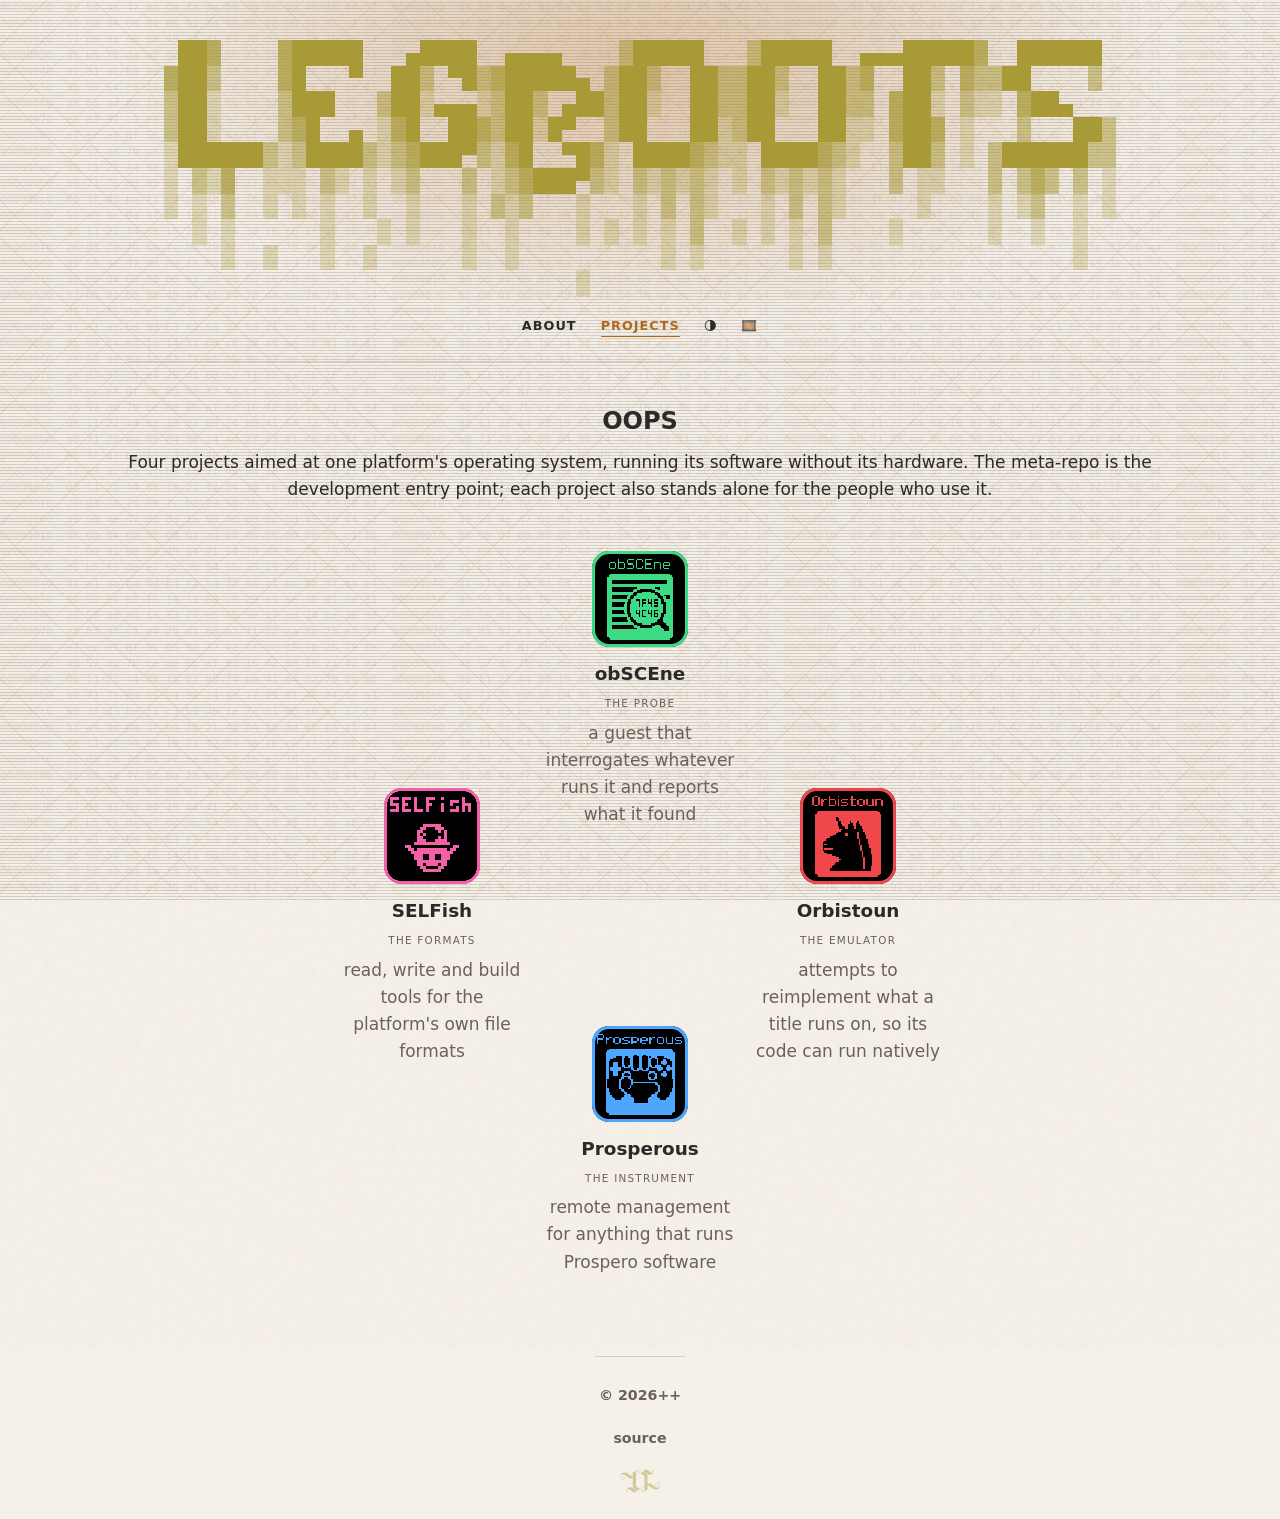
==== src/projects.html @ a7712278 "Initial commit: legboots.xyz Static site, no build step. Two pages sharing header and footer markup," ====
<!DOCTYPE html>
<html lang="en">
<head>
    <meta charset="utf-8">
    <meta name="viewport" content="width=device-width, initial-scale=1">
    <title>Projects | legboots</title>
    <meta name="description" content="Projects by legboots, including OOPS: Orbistoun, obSCEne, Prosperous and SELFish.">
    <meta name="color-scheme" content="dark light">
    <link rel="stylesheet" href="style.css">
    <link rel="stylesheet" href="effects.css">
</head>
<body data-logo="ascii">
    <header>
        <h1><svg viewBox="0 0 3343 1036" role="img" aria-label="legboots"><title>legboots</title><defs><g id="wordmark"><path class="l o" d="M458.3 360.5C456.4 361.8 452.9 361.5 450.5 361.5C447.1 361.6 443.6 361.1 440.5 359.9C439 359.3 437.9 358 436.5 357.3C432.3 354.9 428.5 351.9 424.5 349.1C403.6 334.8 383.2 319.5 362.5 304.8C354.4 299.1 346.7 292.8 338.5 287.2C323.9 277.1 310 266 295.5 255.8C290.4 252.2 285.7 248.2 280.5 244.8C278.8 243.6 277.3 242.2 275.5 241.2C266.5 236.6 257.8 231.1 248.5 227.2C240.2 223.8 232 219.9 223.5 217.1C193.3 207.2 163.7 201.1 131.5 204.8C124.1 205.7 116.6 207 109.5 209.2C101.9 211.6 94.7 214.9 87.5 218.1C83.7 219.8 80.2 222.3 76.5 224.2C71.2 227 66.5 231.1 61.5 234.3C58.7 236.2 56.1 238.7 53.5 240.9C47.5 246.1 41.8 251.4 36.7 257.5C33.4 261.4 30 265.3 27.1 269.5C3.2 305 -5.4 343.1 4.1 385.5C4.8 388.6 6 391.5 6.9 394.5C15.6 423.1 39 451.9 67.5 462.8C72.7 464.8 78.1 466.4 83.5 467.7C84.8 468.1 86.2 468 87.5 468.3C95.6 470 106.3 470.4 114.5 468.8C139.5 463.7 159.3 444 165.8 419.5C168.8 408.2 167.9 395.4 163.7 384.5C158.1 369.9 142.9 357 127.5 354.2C118.8 352.6 109 354.2 101.5 358.8C99.4 360.2 96.9 362 96.2 364.5C95.6 366.4 96.6 368.8 97.4 370.5C100.7 377.8 108.7 382.1 116.5 380.9C120.4 380.3 123.5 377.5 127.5 377.1C136.6 376.3 147.1 382 150.8 390.5C152.7 394.9 153.8 399.7 153.8 404.5C153.6 422 141.3 447.5 124.5 454.8C113.1 459.7 102.5 459.8 90.5 456.9C77.7 453.8 65.4 445.6 55.5 437.2C31.9 417.3 16 387.4 14.2 356.5C13 333.8 21.3 312.3 34.8 294.5C39.5 288.4 45.8 281.1 52.5 277.2C60.4 272.6 66.5 270.3 75.5 268.3C81.5 267 89.4 267.2 95.5 267.8C105.8 268.8 115.7 271 125.5 274.2C131.3 276.2 136.9 278.8 142.5 281.2C146.6 282.9 150.5 285.3 154.5 287.3C158.7 289.3 162.5 292.4 166.5 294.8C170.6 297.3 174.4 300.3 178.5 302.8C188.5 309 197.7 316.4 207.5 322.8C222.1 332.5 235.9 343.5 250.5 353.2C255.3 356.4 259.7 360.1 264.5 363.2C273.1 368.9 280.9 375.7 289.5 381.3C291.6 382.6 293.4 384.4 295.5 385.8C301 389.3 306.1 393.5 311.5 397.2C313.6 398.6 315.4 400.4 317.5 401.7C321.3 404.2 324.7 407.3 328.5 409.7C335.4 414.2 341.7 419.5 348.5 424.2C355.2 428.8 359.6 432.5 367.5 435.3C369.1 435.9 370.8 436.6 372.5 436.9C375.1 437.4 377.9 437.9 380.5 437.6C388 436.9 394.8 432.4 401.5 429.4C414.4 423.5 426.7 416.9 439.5 410.9C445.6 408 451.3 404.4 457.5 401.6C457.8 401.9 458.2 402.1 458.4 402.5C458.8 403.4 458.4 410 458.4 411.5L458.4 439.5L458.4 550.5L458.4 688.5C458.4 698.8 458.3 709.2 458.1 719.5C457.9 732.6 457 745.9 461.1 758.5C466 773.9 484.2 785.4 497.5 793.1C507.1 798.7 515.9 805.8 525.5 811.3C528.6 813.1 531.4 815.5 534.5 817.3C538.6 819.6 542.4 822.8 546.5 825.2C551.7 828.3 556.3 832.1 561.5 835.2C568.7 839.5 575.2 845 582.5 849.3C585.3 850.9 587.7 853.1 590.5 854.8C596.3 858.4 601.9 862.3 607.5 866.1C613.4 870.1 616.6 873.5 624.5 871.9C635.1 869.7 648.8 856.1 657.5 849.3C671.2 838.4 684.3 826.7 697.5 815.2C706.6 807.3 716.1 799.8 724.8 791.5C724 790.2 713.5 790.1 711.5 789.7C707.8 789 704.1 788.6 700.5 787.8C692.2 786 684.3 783.2 676.5 780C668.4 776.6 661.7 770.9 654.5 766.2C645 759.9 636.1 752.9 626.5 746.8C622.4 744.2 618.7 740.8 614.5 738.2C611.1 736.1 607.9 733.4 604.5 731.2C599 727.8 593.8 723.8 588.5 720.1L578.5 713.1C576.8 712 574.8 710.9 573.4 709.5C572.5 705.2 573.2 697.2 573.2 692.5L573.2 659.5L573.2 555.5L573.2 405.5L573.2 357.5L573.2 341.5C573.2 338.9 572.9 336.1 573.3 333.5C574.8 332 576.8 331 578.5 329.8C581.9 327.7 585.2 325.2 588.5 322.9C595.9 317.6 603.1 312 610.5 306.8C618.7 301 626.7 293.7 634.5 287.3C644.6 279 654 269.9 663.1 260.5C668 255.4 673 250.2 677.3 244.5C679.3 241.8 681.8 239.4 683.7 236.5C685.6 233.4 687.9 230.5 689.9 227.5C695 219.8 699.8 211.2 702.8 202.5C707.1 190 709.4 176.7 706.8 163.5C703.5 146.1 692 130.9 678.5 119.7C674.8 116.6 669.9 111.9 665.5 110C654 105.1 640.9 103.2 628.5 105.1C619.2 106.6 612.4 111.5 604.5 115.9C595.9 120.6 588 126.5 579.5 131.3C577.1 132.6 574.9 134.5 572.5 135.9C559.5 143.4 547.3 152.3 534.5 160.1C529.8 163.1 525.3 166.5 520.5 169.2C516 171.8 512 175.2 507.5 177.8C499.6 182.5 492.3 188 484.5 192.9C479.4 196 473.2 199.6 468.7 203.5C455.6 214.9 458.4 234 458.4 249.5C458.4 286.5 458.8 323.5 458.3 360.5ZM639.5 121.4C636.4 121.9 633.4 122.2 630.5 123.3C616.5 128.6 605.9 141.3 597.9 153.5C588.2 168.2 581.2 184.4 576.8 201.5C575.8 205.4 574.7 209.5 574.2 213.5C573.1 221.2 573.2 228.8 573.2 236.5L573.2 260.5L573.2 301.5L573.2 311.5C573.2 312 572.9 314.2 573.5 314.5C573.9 314.7 581.5 309.8 582.5 309.2C588.7 305.9 594.6 301.8 600.5 297.9C602.5 296.6 604.4 295.1 606.5 293.9C609.6 291.3 613.1 288.9 616.5 286.7C621.1 283.7 625.1 279.9 629.5 276.7C635.9 272.1 641.8 266.5 647.5 261.1C666.8 243 685.5 221.7 691.8 195.5C694.5 184.2 693.1 172.2 688.8 161.5C687.5 158.3 685.5 155.5 683.8 152.5C681.7 148.8 678.3 145.6 675.5 142.5C672.5 139.3 668.8 136.7 665.5 133.9C661 130 655.8 126.4 650.5 123.8C649.5 123.4 648.6 122.5 647.5 122.1C645.1 121.4 642 121.3 639.5 121.4Z"/><path class="l o" d="M355.5 748.4C352.2 748.8 348.8 748.7 345.5 749.3C339.1 750.3 332.8 751.5 326.5 753.1C318.2 755.2 310.4 758.8 302.5 762.1C300.1 763.1 297.9 764.7 295.5 765.8C289.1 768.8 283.5 773 277.5 776.7C272.9 779.6 268.7 783.2 264.5 786.8C241.2 806.8 225 834.6 222.8 865.5C221.4 885.3 225.4 908.4 239.1 923.5C244.5 929.4 252.3 934.9 260.5 935.2C272 935.8 278.3 922.7 275.7 912.5C273.5 903.7 269.2 903.3 262.5 898.9C257.6 895.7 253.4 891.4 249.5 887.1C241.9 878.6 235.5 866.2 237.2 854.5C238.7 843.3 252 826.3 261.5 820.2C271.2 813.9 280.5 809.6 292.5 811.1C297.1 811.7 301.5 813.9 305.5 816.2C306.9 816.9 308.1 818 309.5 818.7C315.1 821.7 320.1 825.6 325.5 828.9C334 833.9 342.2 839.6 350.5 845.1C354.1 847.5 357.7 850.2 361.5 852.4C364.3 854 366.8 856.1 369.5 857.8C374.6 861 379.4 864.7 384.5 867.8C386.8 869.2 389.7 870.7 391.6 872.5C401 878.5 410 885.2 419.5 891.2C423.3 893.5 426.7 896.5 430.5 898.8C436.7 902.4 442.5 906.8 448.5 910.9C457.5 917 466.6 922.9 475.5 929.1C479.5 931.8 483.4 934.7 487.5 937.2C490.2 938.9 492.7 941.2 495.5 942.8C501.6 946.1 508.4 948.9 515.5 947.9C521.6 947 526.5 942.5 531.5 939.1C540.3 933.2 548.8 926.9 557.5 920.8C560.6 918.7 563.4 916.3 566.5 914.2C572.6 910.1 578.4 905.3 584.5 901.2C588.3 898.7 591.7 895.7 595.5 893.2C597.7 891.7 600 890.2 602.1 888.5C604.7 886.4 607.7 884.1 610.5 882.3C610.8 882.1 612.9 881 612.9 880.5C612.9 880.3 612.7 880.2 612.5 880.1C611.1 879.6 607.2 879.3 605.5 879.1C600.8 878.6 596.7 877.7 592.5 875.5C589 873.8 585.8 871.3 582.5 869.1C576.9 865.3 571.3 861.3 565.5 857.8C561.4 855.3 557.7 852.1 553.5 849.7C550.7 848.1 548.2 845.9 545.5 844.2C539.4 840.4 533.5 836.1 527.5 832.1C521.9 828.3 516.3 824.4 510.5 820.8C506.4 818.3 502.7 815.2 498.5 812.7C493.3 809.7 488.7 805.7 483.5 802.6C480.7 801 478.2 798.9 475.5 797.1C468.8 792.7 462.3 788.1 455.5 783.8C453 782.3 450.8 779.9 448.5 778.1C443.9 774.5 438.7 770.9 433.5 768.2C427.6 765.1 421.7 761.6 415.5 759.2C396.9 752 375.7 746.8 355.5 748.4Z"/><path class="l" d="M820.5 138.3C818.2 139.4 815.8 140.1 813.5 141.2C805 145.3 797.2 152.3 789.5 157.7C784.6 161.1 780.2 165.1 775.5 168.8C766.9 175.5 758.7 182.7 750.5 189.8C737.6 201.1 723.6 211 711.7 223.5C702.1 233.6 692.2 245.5 689.2 259.5C688.4 263.1 688.7 266.9 689 270.5C689.3 273.2 690.2 275.9 690.9 278.5C693.6 289.4 700.6 299.6 711.5 303.3C718.4 305.6 729.1 304.6 733 297.5C737.8 288.5 732.9 276.7 728.7 268.5C725.2 261.6 720.3 260.9 722.1 251.5C724.2 240.2 736.4 227.6 748.5 229C752.7 229.5 757.1 233.5 760.5 235.9L771.5 243.9C778.3 248.9 783 252 785.8 260.5C787.9 266.9 787.2 273.8 787.2 280.5L787.2 304.5L787.2 396.5L787.2 594.5L787.2 658.5L787.2 679.5C787.2 683.1 787.6 686.9 787.1 690.5C786.8 692.3 785.8 693.8 785.2 695.5C783.3 700.3 781.1 704.8 779 709.5C775.4 717.7 771.1 725.5 766.9 733.5C765 736.9 762.7 740.1 760.8 743.5C759.4 746 757.3 748.2 755.7 750.5C753.7 753.4 750.5 756.8 747.5 758.8C742.8 761.9 736.2 766 736.9 772.5C737.5 777.6 745.4 781.4 749.5 783.3C756.6 786.6 763.4 790.6 770.5 793.9C775.4 796.2 780.8 798.5 785.3 801.5C785.5 803.5 784.8 805.6 784.3 807.5C783.4 810.8 782.8 814.2 781.7 817.5L779.1 824.5C777.5 829.3 775.3 833.9 773.3 838.5C767.2 852.4 758.4 865.4 747.5 876.1C740.1 883.3 730.2 889.8 719.5 889.7C711.5 889.7 704.5 885.7 698.5 880.8C694.2 877.2 690.8 872.5 685.5 870.4C683.3 871.2 682.3 872.8 680.8 874.5C674.1 882.6 678.1 887.2 684.5 893.2C687 895.4 689.6 897.8 692.5 899.5C696.3 901.8 700.2 903.1 704.5 904.2C718.2 907.8 731.4 907.7 744.5 901.9C748 900.4 751.1 898 754.5 896.2C761.7 892.2 768.4 887.3 775.5 883.2C790.2 874.7 804 864.6 818.5 855.8C823.3 853 827.7 849.5 832.5 846.8C839.1 843 844.9 838 851.5 834.3C859.8 829.6 867.3 823.5 875.5 818.8C877.2 817.8 878.8 816.3 880.5 815.3C885.2 812.7 892.8 808.1 895.7 803.5C899 798.3 901.7 792.8 902 786.5C902.2 783 901.4 772 902.5 769.6C905.2 768.7 908.6 769.1 911.5 769C915.5 768.8 919.5 768.3 923.5 767.8C935.6 766.5 947.9 764.3 959.5 760.8C962.9 759.7 966.2 758.3 969.5 757.1C976.7 754.6 984.7 750.4 989.8 744.5C1000.4 732.2 1005.2 699.8 986.5 692.3C977.7 688.8 961.7 692.3 955.2 699.5C952.9 702.2 951.4 705.1 950.4 708.5C948.8 713.6 950.2 725.2 944.5 727.8C936.5 731.5 927.4 726.7 921.5 721.2C908.2 708.8 902.9 690.3 902.3 672.5C901.8 659.2 902.1 645.8 902.1 632.5L902.1 561.5L902.1 348.5L902.1 263.5L902.1 236.5C902.1 232.2 902.8 226.6 901.8 222.5C899.9 213.9 893.5 207.3 888.4 200.5C885.1 196.2 881 192.4 877.2 188.5C866.6 177.6 855 167.7 843.5 157.8C838.8 153.8 834.1 149.9 829.5 145.8C826.6 143.3 823.9 140.1 820.5 138.3Z"/><path class="l" d="M1225.5 802C1227.3 803.8 1224.1 814.1 1223.2 816.5C1221 822.5 1216.4 826.9 1211.5 830.9C1208.9 833 1206.5 834.6 1204.7 837.5C1202.1 841.5 1199.7 845.9 1202.3 850.5C1204 853.5 1209.8 853 1212.5 852.3C1215.3 851.6 1217.9 850.9 1220.5 849.7C1222.3 848.8 1223.8 847.3 1225.5 846.4C1229.6 844.1 1233.5 841.4 1237.5 838.9C1238.5 838.3 1246.1 833.1 1246.5 833.1C1246.8 833.1 1247 833.4 1247.2 833.5C1231.7 848.3 1224.3 876.9 1241 893.5C1243.9 896.4 1247.7 899.3 1251.5 900.8C1257.3 903.1 1263.2 904.4 1269.5 904.3C1275.1 904.2 1282.4 902.6 1287.1 906.5C1291.8 910.4 1290.4 916.7 1288 921.5C1283.6 930.2 1272.5 939.5 1263.5 942.8C1260 944.2 1256.2 945.6 1252.5 946C1244.1 946.8 1236.2 946.1 1228.5 942.6C1226 941.4 1223.9 939.4 1221.5 938.1C1219.1 936.9 1216.8 935.3 1214.5 933.8C1211.8 932.1 1209.3 929.9 1206.5 928.3C1203.4 926.4 1200.6 924.1 1197.5 922.2C1187.6 916.2 1178.4 909 1168.5 902.8C1160.6 898 1153.4 892 1145.5 887.2C1139.4 883.4 1133.5 879.1 1127.5 875.1C1121.9 871.3 1116.3 867.3 1110.5 863.8C1107.4 861.9 1104.6 859.6 1101.5 857.7C1098.7 856.1 1096.3 853.9 1093.5 852.2C1086.7 848 1080.2 843.2 1073.5 838.9C1065.9 834 1059.1 827.9 1051.5 822.9C1050.2 822 1048.9 821 1047.5 820.2C1041.2 816.8 1035.1 812.9 1028.5 810.2C1015.6 805.1 1003.4 801.3 989.5 799.2C979.9 797.8 970.2 798 960.5 798.8C956.5 799.1 952.4 799.4 948.5 800.3C939.3 802.4 930.4 804.9 921.5 808.2C915.6 810.4 910.2 813.6 904.5 816.2C902.4 817.2 900.5 818.7 898.5 819.8C891.8 823.4 885.5 828.1 879.5 832.9C851.5 855.4 832.6 886.8 832.9 923.5C833 933 834.3 942.5 837.2 951.5C841.3 963.9 849.2 976.8 861.5 982.6C875.6 989.2 886.6 981.9 886.5 966.5C886.5 961.8 884.6 955.9 880.5 953.1C877.6 951.2 874.4 949.8 871.5 947.9C866.6 944.5 859.3 937.6 856.3 932.5C851.7 924.9 847 916.8 847.3 907.5C847.5 900.9 850.5 895 853.9 889.5C862.5 875.6 878.6 861.7 895.5 860.8C909.6 860.1 915.4 866.4 926.5 872.8C937.8 879.4 948.3 887.5 959.5 894.2C963.3 896.5 966.7 899.4 970.5 901.6C974.3 903.8 977.9 906.5 981.5 908.9C988.5 913.6 995.5 918.2 1002.5 922.9C1007.1 926.1 1011.7 929.3 1016.5 932.2C1020.6 934.7 1024.4 937.8 1028.5 940.2C1033.7 943.3 1038.3 947.3 1043.5 950.4C1046.3 952 1048.8 954.1 1051.5 955.9C1058.2 960.3 1064.7 965 1071.5 969.2C1074.3 970.9 1076.7 973.1 1079.5 974.8C1090.5 981.3 1100.5 989.6 1111.5 996.2C1114.3 997.9 1116.7 1000.1 1119.5 1001.8C1126.3 1006.1 1132.7 1011 1139.5 1015.2C1142.6 1017.1 1145.4 1019.5 1148.5 1021.3C1156.5 1026 1163.1 1032.8 1172.5 1034.8C1183 1037.2 1188.5 1032.6 1196.5 1027.1C1205.2 1021.1 1213.7 1014.8 1222.5 1008.8C1225.6 1006.8 1228.4 1004.2 1231.5 1002.2C1233.9 1000.6 1236.1 998.8 1238.5 997.2C1241.1 995.3 1243.9 993.8 1246.5 991.9C1248.5 990.5 1250.4 989 1252.5 987.8C1253.2 987.3 1253.8 986.6 1254.5 986.1C1256.9 984.6 1259.1 982.7 1261.5 981.2C1269.1 976.3 1276.1 970.5 1283.5 965.2C1298.8 954.1 1313.4 941.9 1327.5 929.3C1335.3 922.3 1343.1 915 1349.2 906.5C1351.6 903.3 1354.3 900.1 1355.8 896.5C1360.5 885.1 1360.7 870.4 1357.8 858.5C1353.3 840.4 1341.9 816.5 1322.5 810.3C1318.4 809 1313.8 808.9 1309.5 808.9C1300.5 808.9 1292.1 810.9 1283.5 813.1C1282 813.5 1276 816.2 1275.1 815.5C1277.3 813.8 1272.3 817.5 1276.5 815.1C1276.7 815 1276.6 814.7 1276.7 814.5C1277.1 814.1 1278 813.6 1278.5 813.3C1283.3 810.7 1287.7 807.5 1292.5 804.9C1298.6 801.4 1304.4 797.3 1310.5 793.8C1311.9 793.1 1313.1 792 1314.5 791.3C1317.9 789.4 1321.1 787 1324.5 785.2C1325.8 784.5 1327.9 783.7 1328.8 782.5C1333.1 776.9 1336.8 770.3 1338.8 763.5C1341.4 755 1341 746.3 1341 737.5L1341 702.5L1341 582.5L1341 309.5L1341 224.5L1341 197.5C1341 193.4 1341.7 188.5 1340.7 184.5C1338.3 174.6 1330 164.8 1323 157.5C1310.4 144.1 1296.8 131.3 1282.5 119.7C1277.7 115.8 1273.2 111.7 1268.5 107.7C1265.5 105.2 1262.9 102.1 1259.5 100C1257 100.5 1254.7 101.8 1252.5 102.9C1246.9 105.7 1241.6 109.4 1236.5 113.1C1234.5 114.6 1232.6 116.3 1230.5 117.7C1223.8 122.1 1217.8 127.8 1211.5 132.7C1201.2 140.8 1191.3 149.5 1181.5 158.1L1172.5 166.1C1170.9 167.6 1169.3 169.3 1167.5 170.6C1161.4 175.2 1155.1 179.5 1148.5 183.2C1145.8 184.7 1143.2 186.7 1140.5 188.2C1135 191.2 1130 195.1 1124.5 198.2C1121.4 199.9 1118.6 202.1 1115.5 203.9C1108.1 208.2 1101 213.2 1093.5 217.2C1092.1 218 1090.9 219.1 1089.5 219.8C1084.8 222.5 1080.3 225.6 1075.5 228.2C1073.1 229.5 1070.9 231.3 1068.5 232.6C1064.2 234.9 1059.8 237.3 1057.1 241.5C1053 248 1049.9 254.9 1048.2 262.5C1047.3 266.7 1047.5 271.2 1047.5 275.5L1047.5 292.5L1047.5 344.5L1047.5 581.5L1047.5 729.5L1047.5 771.5C1047.5 778.5 1046.3 787 1049.1 793.5C1052.3 801.2 1062.9 810.1 1069.5 815.2C1080.8 824 1092 833.2 1103.5 841.8C1108.3 845.4 1113.3 848.8 1118 852.5C1124.9 858.1 1137.5 864.8 1146.5 861.7C1151.1 860.2 1154.8 856.2 1158.5 853.1C1163.7 848.6 1169.1 844.4 1174.5 840.1C1186.6 830.5 1199.1 821.3 1211.5 812.1C1216.1 808.7 1221 805.6 1225.5 802ZM1180.5 187C1175.5 191.3 1169.1 195.2 1166.2 201.5C1161.8 211.3 1162 221.9 1162.2 232.5C1162.3 238.5 1162.2 244.5 1162.2 250.5L1162.2 325.5L1162.2 674.5L1162.2 716.5L1162.2 728.5C1162.2 730.5 1162 732.6 1162.3 734.5C1162.9 738.7 1164.5 742.7 1166.4 746.5C1168.7 751.3 1173.4 754 1177.5 757.1C1184.8 762.5 1192.2 767.8 1199.5 773.1C1207.2 778.8 1215.7 786.9 1225.5 787.9C1226.6 787 1226.1 781.2 1226.1 779.5L1226.1 755.5L1226.1 656.5L1226.1 292.5L1226.1 245.5C1226.1 235 1227.3 226 1222 216.5C1218.1 209.7 1208.8 204.6 1202.5 199.9C1197.7 196.4 1186.3 186.6 1180.5 187Z"/><path class="l" d="M976.5 98.1C967.4 102.6 960.4 110.5 952.5 116.8C941.1 125.8 929 134 917.5 142.9C913.3 146.2 908.9 149.6 904.5 152.5C903.7 153 899.5 155.9 899.3 156.5C898.3 160.1 903.2 169.1 905 172.5C908.4 179 912.3 185.2 916.1 191.5C917.7 194.2 919.7 196.7 921.3 199.5C923.2 202.9 925.8 206 927.6 209.5C931.4 216.8 935.8 223.9 938.8 231.5C941.1 237.2 943.7 242.8 945.7 248.5C954.2 272.1 960.3 297.2 960.2 322.5C960.1 330.6 959.4 338.8 956.8 346.5C953.4 356.5 946.9 365.7 941.1 374.5C930.3 390.6 918.9 406.9 913.3 425.5C910.1 436 910.4 447.2 914.2 457.5C915.1 460 916.6 462.2 917.8 464.5C919.4 467.4 921.7 470.9 924.5 472.8C926.5 474.1 928.3 474.7 930.5 475.6C942.4 477.6 951.5 460.5 950.9 450.5C950.5 444.9 945 442.1 941.5 438.3C933.4 429.5 931.5 421.1 938 410.5C943.7 401.2 952.6 394.7 960.5 387.5C966.4 382.2 971.9 375.8 976.8 369.5C997.9 342 1017 311.9 1029.3 279.5C1035 264.4 1040.8 248 1039.8 231.5C1039.1 219.1 1032.1 203.9 1027.3 192.5C1022.4 180.7 1016.6 169.3 1011.8 157.5C1010.4 154.1 1008.5 150.9 1007.2 147.5C1005 141.8 1002.2 136.3 1000.1 130.5C998.8 126.6 997.4 122 995.5 118.3C992.6 112.8 988.9 100.6 982.5 98.1C980.5 97.4 978.5 97.7 976.5 98.1Z"/><path class="l" d="M1570.5 100.4C1569.8 100.9 1569.3 100.9 1568.5 101.1C1566.4 101.9 1564.4 103.2 1562.5 104.2C1561.1 104.9 1559.9 106 1558.5 106.8C1551.8 110.6 1545.8 115.7 1539.5 120.2C1533.2 124.7 1527.5 130 1521.5 134.8C1513.4 141.4 1505.3 148.1 1497.5 155.1C1492.5 159.5 1487.6 164 1482.5 168.3C1480.8 169.7 1479.3 171.6 1477.5 172.7C1469.8 177.5 1462.4 182.9 1454.5 187.3C1451.8 188.8 1449.3 190.8 1446.5 192.2C1441.3 195 1436.7 198.9 1431.5 201.7C1422.2 206.7 1413.7 213 1404.5 218.2C1401.1 220.1 1398 222.4 1394.5 224.3C1392.1 225.6 1389.9 227.4 1387.5 228.7C1384.1 230.5 1380.9 232.9 1377.5 234.8C1375.9 235.6 1373.8 236.6 1372.5 237.9C1370.4 239.9 1368.5 242.9 1367.2 245.5C1364.7 250.3 1362.4 255.2 1361.2 260.5C1359.8 266.1 1360 271.8 1360 277.5L1360 294.5L1360 353.5L1360 592.5L1360 730.5L1360 771.5C1360 777.9 1359 786.6 1361.1 792.5C1364.8 802.8 1384.5 817.7 1393.5 824.2C1407.3 834.2 1420 846.1 1434.5 855.1C1440.1 858.6 1447.6 863.3 1454.5 862.6C1461.6 862 1466.2 857 1471.5 852.8C1475 849.6 1478.8 846.8 1482.5 843.8C1485.5 841.5 1488.4 839 1491.5 836.8C1493.9 835 1496.1 833 1498.5 831.2C1505.8 825.7 1513 820 1520.5 814.8C1524.9 811.7 1529 808.2 1533.5 805.2C1540.9 800.2 1548.1 794.9 1555.5 789.9C1559.1 787.5 1562.6 784.6 1566.5 782.7C1568.3 781.8 1569.8 780.2 1571.5 779.2C1576.9 776.1 1582.1 772.2 1587.5 769.3C1596.8 764.3 1605.3 758 1614.5 752.9C1617.6 751.1 1620.4 748.9 1623.5 747.2C1628 744.8 1632 741.7 1636.5 739.3C1638 738.5 1639.8 737.7 1641 736.5C1643 734.6 1644.6 731.9 1645.9 729.5C1649.1 723.7 1652.1 717.2 1652.9 710.5C1653.9 702.9 1653.4 695.1 1653.4 687.5L1653.4 650.5L1653.4 511.5L1653.4 468.5C1653.4 462.9 1654.2 452.5 1652.9 447.5C1649.6 435.3 1635.2 426.9 1625.5 420.1C1622.1 417.7 1614.3 413.1 1614.1 408.5C1613.9 405.8 1616.5 404 1618.4 402.5C1622.6 399.2 1626.4 395.4 1630 391.5C1640 380.7 1648.9 364.9 1651.9 350.5C1653.5 342.9 1653.4 335.3 1653.4 327.5L1653.4 307.5L1653.4 233.5L1653.4 200.5C1653.4 193.9 1654.2 186.8 1651.9 180.5C1650.7 176.9 1648.3 173.6 1646.1 170.5C1638 158.6 1627.2 148.3 1616.5 138.7C1611.2 133.9 1606.1 128.8 1600.5 124.3C1594.4 119.3 1588.4 114.2 1582.5 109C1581.4 108 1573 100.3 1572.5 100.1C1571.7 99.9 1571.2 100.2 1570.5 100.4ZM1525.5 783C1529.3 781.8 1534.5 774.1 1535.8 770.5C1536.4 768.8 1536.8 767.2 1537.2 765.5C1539.2 757.6 1538.9 749.6 1538.7 741.5C1538.4 732.2 1538.7 722.8 1538.7 713.5L1538.7 530.5L1538.7 482.5L1538.7 469.5C1538.7 468.5 1539.1 466.1 1538.5 465.3C1536.4 463.3 1530.4 461.8 1527.5 460.6C1516.4 455.9 1492.2 447.2 1492.2 432.5C1492.2 430.9 1492.5 429 1493.1 427.5C1494.9 423.3 1505.5 418.7 1509.5 416.6C1519.1 411.7 1528 401.5 1531.9 391.5C1539 373.1 1538.7 354.1 1538.7 334.5L1538.7 273.5L1538.7 242.5C1538.7 235.1 1539.2 228.6 1536.8 221.5C1535.7 218.2 1533.7 215.2 1531.7 212.5C1529.9 210.2 1526.9 208.5 1524.5 206.8L1509.5 195.9C1504.7 192.4 1499.5 187.9 1493.5 186.8C1490.6 188.2 1487.8 190.9 1485.5 193.1C1473.6 204.3 1474.7 217.3 1474.9 232.5C1475.4 266.5 1474.9 300.5 1474.9 334.5L1474.9 621.5L1474.9 703.5L1474.9 721.5C1474.9 729.4 1474.2 736.1 1477.4 743.5C1480.7 751.1 1487.7 756 1494.5 760.4C1498 762.6 1501.1 765.5 1504.5 767.8C1511.6 772.6 1518.4 778.1 1525.5 783Z"/><path class="r" d="M1888.5 173.5C1886 173.8 1883.8 174.2 1881.5 175.1C1877.7 176.7 1874.6 180.3 1871.5 182.9C1867.9 186 1864.2 188.9 1860.5 191.9C1852.4 198.5 1843.9 204.8 1835.5 211.1C1826.2 218.1 1817 225.1 1807.5 231.9C1800.2 237 1793 242.2 1785.5 247.1C1781.8 249.5 1778.4 252.3 1774.5 254.3C1772.7 255.2 1771.3 256.8 1769.5 257.8C1763.7 260.9 1758.3 264.8 1752.5 268.1C1746.4 271.6 1740.7 275.8 1734.5 279.2C1733.1 279.9 1731.9 281 1730.5 281.8C1723.7 285.5 1717.1 289.9 1710.5 293.9C1706 296.7 1701 298.8 1698.3 303.5C1695 309.3 1692 315 1690.2 321.5C1688 329.5 1688.9 338.3 1688.9 346.5L1688.9 387.5L1688.9 523.5L1688.9 566.5L1688.9 580.5C1688.9 582.8 1688.7 585.3 1689.2 587.5C1691.8 599.3 1706.8 609.6 1716.5 615.8C1720 618 1727.9 623 1728.1 627.5C1728.3 630.3 1726 631.8 1724 633.5C1720 637 1715.9 640.4 1712.4 644.5C1701.3 657.7 1694.5 669.7 1690.2 686.5C1688.7 692.7 1688.9 699.2 1688.9 705.5L1688.9 728.5L1688.9 807.5L1688.9 836.5C1688.9 841.4 1688.3 846.7 1689.1 851.5C1689.4 853.5 1690.4 855.6 1691.2 857.5C1694 864.5 1701.6 872.9 1706.7 878.5C1712.6 885.1 1719.1 891.1 1725.5 897.1C1730.4 901.7 1735.3 906.4 1740.5 910.7L1747.5 916.7C1750.2 918.9 1753 921.1 1755.5 923.5C1759.1 926.3 1762.6 929.4 1765.9 932.5C1767.1 933.6 1768.8 935.9 1770.5 936C1773.1 936.1 1780 931.6 1782.5 930.2C1790.6 925.6 1798 919.5 1805.5 913.8C1808.2 911.7 1810.7 909.3 1813.5 907.3C1819.5 903 1824.9 897.9 1830.5 893.2C1836.5 888.1 1842.6 883 1848.5 877.8L1857.5 869.9C1859.2 868.4 1860.7 866.7 1862.5 865.3C1868.5 860.8 1874.9 856.5 1881.5 852.8C1887 849.8 1892 845.9 1897.5 842.8C1898.9 842.1 1900.1 840.9 1901.5 840.2C1907.3 836.9 1912.7 833.1 1918.5 829.8C1919.9 829.1 1921.1 828 1922.5 827.2C1931.7 822.2 1940.3 815.8 1949.5 810.8C1952.6 809.1 1955.4 806.9 1958.5 805.2C1963.3 802.6 1970 799.3 1972.8 794.5C1976.9 787.5 1980.2 780.6 1981.8 772.5C1982.7 768 1982.3 763.1 1982.3 758.5L1982.3 734.5L1982.3 648.5L1982.3 371.5L1982.3 285.5L1982.3 259.5C1982.3 255.3 1983 249.5 1981.9 245.5C1979.7 237.4 1969.1 227.7 1962.5 222.7C1961.1 221.6 1959.9 220.3 1958.5 219.3C1948.9 212.5 1940 204.7 1930.5 197.8C1926.1 194.5 1922.1 190.8 1917.5 187.8C1908.6 181.9 1899.8 173.7 1888.5 173.5ZM1816.5 253C1802.6 263.5 1803.6 278.8 1803.8 294.5C1803.9 304.8 1803.8 315.2 1803.8 325.5L1803.8 503.5L1803.8 552.5C1803.8 556 1803.1 569.3 1804.3 571.5C1804.9 572 1805.8 572 1806.5 572.3L1814.5 575.4C1825.1 579.9 1849.5 588.7 1850 602.5C1850.1 605.1 1849.8 607.2 1848.7 609.5C1846.8 613.2 1835.4 618.2 1831.5 620.3C1822.4 625.1 1813.6 635.9 1810.1 645.5C1803.1 664.9 1803.8 682.1 1803.8 702.5L1803.8 765.5L1803.8 794.5C1803.8 802.6 1803.2 808.9 1806.2 816.5C1808.9 823.2 1814.7 827.4 1820.5 831.2C1824.3 833.7 1827.7 836.8 1831.5 839.3C1837.1 842.9 1841.8 847.6 1848.5 849.2C1851 848.6 1853.6 845.9 1855.5 844.1C1865.3 835.4 1867.2 827.3 1867.7 814.5C1867.9 810.8 1867.5 807.2 1867.5 803.5L1867.5 780.5L1867.5 702.5L1867.5 398.5L1867.5 327.5L1867.5 310.5C1867.5 306.5 1867.7 302.4 1866.9 298.5C1866.3 295.8 1865.1 293 1863.9 290.5C1860.7 283.7 1852.5 279.1 1846.5 274.8C1839.1 269.6 1832.1 263.8 1824.5 258.8C1821.8 256.9 1819.4 254.6 1816.5 253Z"/><path class="r" d="M2065.8 221.5C2064.6 222.5 2062.9 223.3 2061.5 224.1C2058.1 226.1 2054.9 228.4 2051.5 230.2C2049.1 231.5 2046.9 233.4 2044.5 234.7C2037.6 238.3 2031.3 243 2024.5 246.9C2021 248.9 2016.9 250.8 2013.8 253.5C2010.4 256.4 2005.6 266.3 2004.2 270.5C2000.9 280.3 2001.3 290.3 2001.3 300.5L2001.3 328.5L2001.3 438.5L2001.3 724.5L2001.3 811.5L2001.3 838.5C2001.3 843.4 2000.7 848.7 2002.1 853.5C2005.3 864.3 2017 876.5 2024.9 884.5C2037.7 897.5 2051.3 909.8 2065.5 921.3C2071.3 926 2076.6 931.4 2082.5 936C2089 935.7 2103.8 924.3 2109.5 920.1C2125.9 908.2 2141 894.8 2156.5 881.8C2161.9 877.2 2167.1 872.3 2172.5 867.7C2174.1 866.3 2175.7 864.4 2177.5 863.2C2187.9 856.9 2197.8 849.6 2208.5 843.8C2213 841.3 2217 838.1 2221.5 835.7C2227 832.7 2232.1 828.9 2237.5 825.8C2243.3 822.6 2248.6 818.4 2254.5 815.3C2259.3 812.7 2263.8 809.6 2268.5 806.9C2269.9 806.1 2271.1 805 2272.5 804.3C2274.2 803.4 2275.8 802.1 2277.5 801.2C2279 800.4 2280.7 799.6 2282.1 798.5C2284.1 796.8 2286.6 792.9 2287.7 790.5C2290.1 785.6 2292.2 780.8 2293.7 775.5C2295.2 770 2294.9 764.1 2294.9 758.5L2294.9 738.5L2294.9 672.5L2294.9 412.5L2294.9 294.5L2294.9 261.5C2294.9 255.7 2295.9 249 2293.7 243.5C2290.9 236.7 2284.1 230.2 2278.5 225.7C2270.6 219.2 2262.9 212.5 2254.5 206.7C2251.4 204.6 2248.6 201.9 2245.5 199.7C2242.7 197.7 2240.3 195.2 2237.5 193.3C2231.1 188.9 2225.3 183.7 2218.5 179.9C2214.5 177.6 2210.2 174.7 2205.5 174C2202.5 173.5 2199.5 173.3 2196.5 174.2C2192.5 175.3 2189.6 178.2 2186.5 180.8L2175.5 189.9C2162.2 200.7 2148.5 211.3 2134.5 221.2C2130.8 223.8 2127.3 226.6 2123.5 229.2C2121.2 230.7 2119.1 233 2116.5 234C2115.5 232.5 2117.3 225.4 2117.8 223.5C2119.6 216.6 2123.8 210.6 2129.5 206.2C2132.5 203.9 2135.8 201.8 2137.9 198.5C2140.2 194.8 2142.8 189.6 2139.9 185.5C2137.6 182.3 2132.6 183.3 2129.5 183.9C2120.6 185.5 2112.3 193 2104.5 197.5C2103.1 198.3 2096.5 203 2095.5 203C2095.3 203 2095.2 202.7 2095.1 202.5C2099.2 198.5 2103.1 193.7 2105.6 188.5C2112.3 174.3 2113.7 155.6 2102.1 143.5C2098.9 140.1 2094.9 136.9 2090.5 135.2C2085 133 2079.5 131.8 2073.5 131.8C2067.6 131.8 2060.8 133.4 2055.5 129.9C2050.4 126.6 2051.9 120.1 2054 115.5C2058.2 105.9 2069.7 96.6 2079.5 93.1C2091 88.9 2102.1 88.4 2113.5 93.4C2115.2 94.1 2116.8 95.4 2118.5 96.2C2119.2 96.6 2119.8 97.4 2120.5 97.8C2125.8 100.5 2130.3 104.6 2135.5 107.6C2140.7 110.7 2145.3 114.7 2150.5 117.8C2153.6 119.6 2156.4 121.9 2159.5 123.8C2164.3 126.7 2168.9 130 2173.5 133.1C2179.5 137.1 2185.4 141.4 2191.5 145.2C2194.6 147.1 2197.4 149.4 2200.5 151.2C2205.7 154.3 2210.3 158.3 2215.5 161.4C2217.2 162.4 2218.8 163.8 2220.5 164.9C2226.2 168.6 2231.7 172.6 2237.5 176.2C2244.6 180.6 2251.2 186.1 2258.5 190.3C2261.6 192.1 2264.4 194.6 2267.5 196.4C2276 201.4 2283 208.8 2291.5 213.8C2295.5 216.2 2299.4 218.8 2303.5 220.9C2318.9 228.5 2335.2 234.8 2352.5 236.9C2366.3 238.5 2379.8 238 2393.5 235.9C2402 234.5 2410.4 231.7 2418.5 228.8C2420.5 228.1 2422.5 227 2424.5 226.2C2430.4 223.9 2435.9 220.7 2441.5 217.8C2442.9 217.1 2444.1 216 2445.5 215.3C2451.3 212.3 2456.2 208 2461.5 204.3C2484.6 188 2504.4 157.4 2508.1 129.5C2510 115.5 2510.3 100.1 2505.7 86.5C2501.4 74 2494.8 61 2482.5 54.5C2480 53.1 2477.3 51.9 2474.5 51.2C2462.1 48.3 2455.5 59.7 2455.9 70.5C2456.1 74.7 2457.8 80.3 2461.5 82.8C2464.4 84.7 2467.6 86.1 2470.5 88.1C2477.3 92.9 2483.5 99.4 2487.9 106.5C2492.4 113.8 2496 122.7 2494.8 131.5C2494 137.8 2490.5 143.3 2487.2 148.5C2478.1 162.5 2461.8 175.5 2444.5 175.4C2432.8 175.3 2424.9 169 2415.5 163.1C2408.5 158.7 2401.7 153.7 2394.5 149.6C2391.4 147.8 2388.6 145.5 2385.5 143.7C2380.6 140.9 2376.4 137.1 2371.5 134.3C2362.9 129.3 2355.1 122.9 2346.5 117.8C2344.8 116.7 2343.3 115.3 2341.5 114.3C2333.2 109.5 2325.7 103.2 2317.5 98.2C2310.3 93.8 2303.5 88.8 2296.5 84.1C2281.5 74 2266.6 63.8 2251.5 53.9C2244.5 49.2 2237.8 43.9 2230.5 39.7C2225.3 36.6 2220.7 32.4 2215.5 29.4C2212.4 27.5 2209.6 25.1 2206.5 23.2C2201.7 20.4 2197.1 17.1 2192.5 13.9C2185.2 8.9 2178.3 3.2 2169.5 1.2C2158.9 -1.2 2152.5 4.3 2144.5 9.9C2140.5 12.7 2136.6 15.6 2132.5 18.2C2127.7 21.3 2123.3 25.1 2118.5 28.2C2114.7 30.6 2111.2 33.5 2107.5 36.1C2105.9 37.3 2104.3 39 2102.5 39.9C2099.7 41.3 2097.1 43.3 2094.5 45.1C2093.8 45.6 2093.2 46.3 2092.5 46.7C2090.4 47.9 2088.5 49.5 2086.5 50.9L2072.5 60.9C2052.3 75.7 2031.8 90.7 2013.5 108C2005.1 115.9 1992.9 127.2 1987.8 137.5C1987.3 138.5 1986.5 139.4 1986.1 140.5C1978.9 159.7 1983.9 180.6 1992.1 198.5C1997 209.1 2008.1 222.1 2019.5 225.7C2024.6 227.3 2030.2 227.4 2035.5 227.2C2041.2 226.9 2047 226.2 2052.5 224.8C2054.5 224.3 2056.5 223.5 2058.5 223.1C2060 222.7 2065 220.3 2065.8 221.5ZM2116.5 248.3C2115.7 249.1 2116.1 255.1 2116.1 256.5L2116.1 281.5L2116.1 381.5L2116.1 737.5L2116.1 786.5L2116.1 800.5C2116.1 802.8 2115.9 805.2 2116.2 807.5C2116.6 811.7 2118.4 815.8 2120.2 819.5C2122.5 824.3 2127.4 827.1 2131.5 830.1L2142.5 838.2C2148 842.1 2154.6 848.4 2161.5 849.2C2163.4 848.2 2164.8 846.7 2166.5 845.4C2181.5 834.4 2180 819.2 2180 802.5L2180 711.5L2180 350.5L2180 316.5C2180 311.8 2180.6 304.9 2179.8 300.5C2179.2 296.7 2177.6 292.9 2175.9 289.5C2173.4 284.7 2168.7 281.9 2164.5 278.8C2157.1 273.6 2150.1 267.8 2142.5 262.8C2135.4 258.1 2125.4 247.9 2116.5 248.3Z"/><path class="r" d="M2408.5 560.5C2406.7 561.1 2405.2 561.4 2403.5 562.2C2402.8 562.6 2402.1 563.3 2401.5 563.8C2395.1 569.1 2388.8 581.2 2392.5 589.5C2393.5 591.9 2396.5 593.9 2398.5 595.5C2402.6 599 2406.6 604.1 2407.8 609.5C2409.5 617.1 2405.5 623.5 2401.6 629.5C2397.8 635.3 2390.7 640.6 2385.5 645.2C2379.1 650.7 2373.6 657.1 2368.1 663.5C2363 669.5 2357.9 675.9 2353.8 682.5C2349.9 688.6 2345.3 694.2 2341.8 700.5C2338.8 705.9 2334.9 710.9 2332.2 716.5C2330 720.9 2327.2 725.1 2325.2 729.5C2323.7 732.9 2321.7 736.1 2320.3 739.5C2317.7 745.5 2315.1 751.4 2312.7 757.5C2306.3 773.8 2300.8 791.7 2303.1 809.5C2303.5 812.9 2304.8 816.3 2305.8 819.5C2307.7 825.6 2310 831.5 2312.3 837.5C2313.3 840.2 2314.7 842.8 2315.8 845.5C2318.2 851.6 2321.4 857.4 2323.8 863.5C2325.6 867.9 2327.9 872.1 2329.7 876.5C2334.9 888.8 2340.8 900.8 2345.1 913.5C2347.1 919.7 2351.5 929.6 2355.7 934.5C2358 937.2 2360.8 939.1 2364.5 938.2C2365.3 938.1 2366.2 938 2366.9 937.5C2374.5 933 2380.6 926.7 2387.5 921.2C2399.3 911.9 2411.4 903 2423.5 894.2C2428.5 890.5 2433.6 886.9 2438.5 883.1C2439.7 882.1 2442.5 881.1 2443 879.5C2444 876.1 2439.7 868.6 2438.2 865.5C2434 856.4 2428.2 848 2422.9 839.5C2420.4 835.5 2417.4 831.7 2415.2 827.5C2411.9 821.2 2408 815.1 2405.2 808.5C2402.1 801.2 2398.7 794 2396.2 786.5C2388.3 762.7 2381.7 738 2382 712.5C2382.2 705.2 2383 697.5 2385.2 690.5C2387.3 684.1 2390.9 678.4 2394.2 672.5C2395.5 670.1 2397.4 667.9 2398.7 665.5C2402.1 659.6 2406.3 654.2 2409.9 648.5C2418.9 634.5 2428.5 619.3 2430.8 602.5C2432.5 590.7 2429.7 579.2 2423.1 569.5C2419.9 564.6 2414.9 559.6 2408.5 560.5Z"/><path class="r" d="M2439.8 266.5C2438.8 267.3 2435.8 266.9 2434.5 267C2429.8 267.1 2425.2 267.7 2420.5 268.1C2405.9 269.5 2391.4 272.7 2377.5 277.1C2369.4 279.6 2354.7 286.8 2350.2 294.5C2341.7 309 2337.2 338.7 2358.5 344.7C2362.6 345.9 2367.5 345.4 2371.5 344.3C2380.7 341.7 2388.6 338.4 2391.7 328.5C2393.2 323.9 2392.6 312 2396.5 309.2C2402.5 305 2409.8 307.5 2415.5 310.9C2428.2 318.3 2437.2 337.4 2438.9 351.5C2440.8 366.7 2440.1 382.2 2440.1 397.5L2440.1 468.5L2440.1 687.5L2440.1 776.5L2440.1 797.5C2440.1 805.1 2439.3 811.4 2442.2 818.5C2443.3 821.3 2445.2 824 2446.9 826.5C2452.1 834.2 2458.5 840.9 2465 847.5C2472.8 855.5 2481.1 862.9 2489.5 870.2C2494.2 874.3 2498.7 878.5 2503.5 882.3C2509.7 887.2 2515.2 893 2521.5 897.8C2528.2 895.9 2533.7 891.9 2539.5 888.1C2548.3 882.5 2556.3 875.7 2564.5 869.2C2576.9 859.3 2588.9 848.9 2600.9 838.5C2603.6 836.1 2606.6 834 2609.5 831.8C2617.9 825.5 2626.5 817.4 2633.5 809.6C2642.4 799.5 2655.3 782.7 2653.7 768.5C2652 754 2645.6 737.5 2630.5 732.7C2624.2 730.8 2612.7 731.6 2609.4 738.5C2604.7 748.3 2609.3 759.7 2614.1 768.5C2615.4 770.7 2617.4 772.4 2618.7 774.5C2620.9 778.2 2621 782.4 2619.7 786.5C2616.5 796.6 2606.9 807.7 2595.5 807.2C2589.4 806.9 2585.3 802.4 2580.5 799.3C2578.1 797.7 2575.9 795.8 2573.5 794.2C2565.2 788.4 2559.3 784.7 2556.2 774.5C2554.5 769 2555 763.2 2555 757.5L2555 729.5L2555 636.5L2555 438.5L2555 375.5L2555 354.5C2555 351.6 2554.5 348.3 2555 345.5C2555.3 344.1 2556.2 342.8 2556.8 341.5C2558.6 336.7 2561 332.2 2562.9 327.5C2564.9 322.7 2567.5 318.2 2569.7 313.5C2573.9 304.4 2579.3 295.7 2585.2 287.5C2587.4 284.4 2590.3 280.6 2593.5 278.4C2598.1 275.2 2605.6 270.9 2605.6 264.5C2605.6 259.5 2598.4 255.5 2594.5 253.6C2586.1 249.6 2577.9 245.1 2569.5 241C2566.3 239.5 2559.4 236.6 2556.9 234.5C2557 232.7 2557.5 231.2 2557.8 229.5C2559.1 223.7 2561 218.1 2562.9 212.5C2568.7 194.8 2582.6 169.4 2597.5 157.6C2604.8 151.8 2612.8 146.5 2622.5 146.4C2631.1 146.3 2638.9 150.8 2645.1 156.5C2647.8 159 2653.8 165.8 2657.5 165.7C2661.4 162.6 2666.3 157 2664.8 151.5C2663.4 146.8 2653.7 138.8 2649.5 136.3C2645.8 134.1 2641.7 132.8 2637.5 131.9C2623.2 128.5 2611.1 128.2 2597.5 134.3C2595.4 135.3 2593.5 136.8 2591.5 137.8C2584.9 141.2 2579 145.7 2572.5 149.2C2570.1 150.6 2567.9 152.5 2565.5 153.8C2558.9 157.4 2552.9 162 2546.5 165.9C2532.6 174.2 2519.4 183.8 2505.5 192.2C2500.7 195 2496.3 198.5 2491.5 201.2C2489.8 202.2 2488.2 203.7 2486.5 204.7C2479.2 208.7 2472.7 214.1 2465.5 218.2C2463.8 219.2 2462.3 220.7 2460.5 221.7C2455.3 224.6 2448.2 229 2445.3 234.5C2442.6 239.5 2440.6 244.7 2440.2 250.5C2439.9 254.7 2440.9 263 2439.8 266.5Z"/><path class="r o" d="M2617.8 244.5C2618 244.8 2618.2 245.2 2618.5 245.3C2619.6 246 2628.3 246 2630.5 246.4C2634.1 247.2 2637.9 247.4 2641.5 248.3C2649.8 250.2 2657.7 252.7 2665.5 256C2671.6 258.6 2677.1 262.3 2682.5 266.1C2684.2 267.3 2685.8 268.7 2687.5 269.7C2695.7 274.9 2703.2 281.3 2711.5 286.3C2714.6 288.2 2717.4 290.9 2720.5 292.8C2724 294.9 2727.1 297.6 2730.5 299.8C2735.6 303 2740.5 306.6 2745.5 310.1C2747.2 311.3 2748.8 312.7 2750.5 313.7C2755 316.5 2759.1 320 2763.5 322.8C2765.2 323.9 2767.4 325.1 2768.9 326.5C2769.6 331 2769 336 2769 340.5L2769 369.5L2769 457.5L2769 620.5L2769 674.5C2769 683.8 2769.3 693.2 2769 702.5C2768 703.7 2766.8 704.3 2765.5 705.1L2755.5 712.1C2749.8 716.1 2744.3 720.5 2738.5 724.3C2735.7 726.1 2733.3 728.5 2730.5 730.4C2727.7 732.2 2725.2 734.7 2722.5 736.8C2716.3 741.5 2710.5 746.7 2704.5 751.7C2687.5 765.7 2672.1 782 2658.9 799.5C2654.8 804.8 2650.7 810.5 2647.8 816.5C2644.8 822.5 2641.3 828.2 2639.2 834.5C2634.6 848.1 2633.1 861.3 2636.1 875.5C2636.7 878.3 2637.9 880.9 2638.8 883.5C2643.3 896 2652.6 906.7 2662.5 915.2C2665.7 918 2668.8 921.2 2672.5 923.3C2673.9 924 2675 925.3 2676.5 926C2687.8 931.2 2702.2 933 2714.5 930.9C2722.3 929.5 2728.7 925.5 2735.5 921.8C2736.9 921.1 2738.1 920 2739.5 919.2C2749.5 913.8 2758.8 907.1 2768.5 901.1C2775.5 896.8 2782.4 892 2789.5 887.8C2793.3 885.6 2796.7 882.9 2800.5 880.7C2806.4 877.5 2811.6 873 2817.5 869.7C2824.1 866 2830 861 2836.5 857.2C2844.4 852.5 2851.7 846.9 2859.5 842.2C2863.9 839.5 2869.6 836.2 2873.5 832.8C2886.7 821.6 2883.9 802 2883.9 786.5L2883.9 713.5C2883.9 700.9 2883.5 688.1 2884 675.5C2885.1 674.5 2889.8 674.7 2891.5 674.7C2894.9 674.6 2898.3 674.9 2901.5 676.1C2903 676.7 2904.2 677.9 2905.5 678.6C2909.3 680.8 2913 683.5 2916.5 686C2924.1 691.5 2931.7 697 2939.5 702.2C2948 707.8 2956.1 714.3 2964.5 720.2C2974.3 727 2983.5 734.7 2993.5 741.2C2995.6 742.6 2997.4 744.4 2999.5 745.8C3007.7 751.3 3015.4 757.6 3023.5 763.2C3027.2 765.8 3030.7 768.8 3034.5 771.3C3039.7 774.6 3044.3 779 3049.5 782.3C3051.6 783.7 3053.5 785.4 3055.5 786.9C3061.3 791.1 3067.1 795.6 3073.5 798.7C3082.5 803.1 3091.2 808.3 3100.5 811.9C3109.4 815.3 3118.3 819.3 3127.5 821.9C3134.8 823.9 3142.1 826.1 3149.5 827.8C3175.4 833.7 3203.7 834.8 3229.5 827.8C3243.4 824.1 3256.2 817.6 3268.5 810.1C3279.7 803.2 3290.4 794.9 3299.5 785.3C3333.9 748.9 3348.9 703.3 3338.9 653.5C3337.7 647.7 3335.8 642 3333.8 636.5C3333.1 634.5 3331.9 632.5 3331.2 630.5C3329 624.9 3325.9 619.7 3322.8 614.5C3321.8 612.8 3320.4 611.2 3319.3 609.5C3317.3 606.2 3314.7 603.4 3312.2 600.5C3297.3 583.1 3276.9 571.6 3254.5 567.8C3243.4 565.9 3231.4 565.8 3220.5 569.2C3196.8 576.5 3177.6 599.8 3175.1 624.5C3173.7 638.7 3177 652.3 3185.8 663.5C3189.3 668 3193.5 672.4 3198.5 675.3C3199.8 676 3201.1 677.1 3202.5 677.8C3206.6 679.6 3211 681.5 3215.5 682C3224.7 682.9 3232.3 682 3240.5 677.6C3242.3 676.7 3245 674.4 3245.8 672.5C3247.8 667.6 3241.8 659.6 3237.5 657.4C3232.6 654.9 3227.8 654.2 3222.5 656.2C3220.4 657 3218.7 658.3 3216.5 658.8C3207.2 660.9 3196.3 654.7 3192.1 646.5C3186.8 636.3 3188.6 625 3191.9 614.5C3199.7 589.5 3220.2 572.3 3247.5 578.2C3289.9 587.4 3323.9 633.6 3327.8 675.5C3328.9 687.6 3327.3 699.9 3323.9 711.5C3319.5 726 3304.7 749.6 3291.5 757.8C3285.2 761.7 3278.8 765 3271.5 766.8C3247.7 772.8 3223.1 764.9 3201.5 755.7C3197.7 754.1 3194.2 751.9 3190.5 750.1C3184.1 747.1 3178.5 742.9 3172.5 739.1C3160.5 731.7 3149.2 723 3137.5 715.2C3130.1 710.2 3123 704.7 3115.5 699.8C3112.4 697.8 3109.6 695.2 3106.5 693.3C3098.9 688.5 3092.1 682.5 3084.5 677.7C3082.4 676.4 3080.6 674.6 3078.5 673.2C3073.7 670.1 3069.2 666.4 3064.5 663.2C3054.1 655.9 3043.8 648.3 3033.5 640.9C3021.1 632 3008.8 623 2996.5 613.9C2986.8 606.7 2977 599.4 2964.5 598.5C2956 597.9 2948 603.7 2940.5 606.9C2928.6 612 2917.2 618.4 2905.5 624C2901.1 626 2896.9 628.6 2892.5 630.6C2889.8 631.9 2886.9 633.1 2884.5 634.8C2883.5 633.9 2883.9 627.2 2883.9 625.5L2883.9 596.5L2883.9 481.5L2883.9 344.5C2883.9 335.2 2883.9 325.8 2884.1 316.5C2884.4 303.1 2885.4 289.3 2880.9 276.5C2875.6 261.9 2857.4 250.1 2844.5 242.8C2842.1 241.5 2839.9 239.6 2837.5 238.2C2832.7 235.4 2828.1 232.2 2823.5 229.1C2817.3 225 2811 220.3 2804.5 216.7C2801.4 214.9 2798.6 212.5 2795.5 210.7C2790.3 207.7 2785.7 203.7 2780.5 200.7C2778.7 199.7 2777.2 198.2 2775.5 197.2C2770.1 193.8 2765 189.8 2759.5 186.6C2756.7 185 2754.2 182.9 2751.5 181.1C2745.8 177.4 2740.2 173.5 2734.5 169.8C2728.8 166.2 2725.1 162.2 2717.5 164.3C2710 166.4 2704.7 171.3 2698.5 175.7C2692.9 179.8 2687.8 184.4 2682.5 188.8C2660.4 206.7 2639.3 225.9 2617.8 244.5ZM2767.5 722.1C2765.4 723.7 2762.8 725.1 2760.5 726.3C2757.7 727.8 2755.2 729.7 2752.5 731.3C2746.2 734.7 2740.5 739.3 2734.5 743.2C2730 746.1 2725.8 749.6 2721.5 752.8C2706 764.1 2691.5 777.1 2678.7 791.5C2669.7 801.6 2660.9 813 2655.8 825.5C2653.6 831.1 2651.3 836.5 2650.2 842.5C2646.5 862.3 2653.9 883.1 2669.5 896C2676.2 902.1 2683.4 908.1 2691.5 912.1C2692.5 912.6 2693.5 913.5 2694.5 913.9C2695.1 914.1 2695.8 914.1 2696.5 914.2C2712 917 2727.4 905.3 2736.4 893.5C2739.6 889.2 2743 885.1 2745.9 880.5C2756.5 863.5 2764.4 844.3 2767.8 824.5C2769.6 814.3 2769 803.8 2769 793.5L2769 745.5L2769 727.5C2769 726.7 2769.3 721.9 2768.5 721.7C2768.1 721.6 2767.8 722 2767.5 722.1Z"/><path class="r o" d="M2826.5 88.3C2824.4 89 2822.5 89.5 2820.5 90.4C2818.7 91.3 2817.2 92.7 2815.5 93.8C2809.6 97.3 2804.4 102 2798.5 105.6C2795 107.8 2791.9 110.5 2788.5 112.8C2780.7 118 2773.3 124 2765.5 129.2C2763.1 130.8 2760.9 132.7 2758.5 134.3C2756.4 135.6 2754.6 137.4 2752.5 138.8C2748.7 141.3 2745.3 144.3 2741.5 146.8C2739.3 148.2 2737 149.8 2734.9 151.5C2733.7 152.5 2729.4 155.4 2729.4 155.5C2729.4 156.1 2731.2 156.1 2731.5 156.2C2734.4 156.5 2737.6 156.8 2740.5 157.5C2741.8 157.8 2743.2 157.9 2744.5 158.3C2749.5 159.8 2754.2 163.1 2758.5 166.1C2779.7 180.7 2801.3 194.6 2822.5 209.1C2843.8 223.6 2865.2 237.6 2886.5 252.1C2890.3 254.7 2893.5 258.2 2897.5 260.7C2899.5 262 2901.4 263.6 2903.5 264.8C2913.6 270.3 2923.5 276.4 2934.5 279.9C2951.5 285.2 2967.4 288.5 2985.5 287.8C3000.3 287.3 3014.6 283.6 3028.5 278.9C3032.6 277.5 3036.5 275.4 3040.5 273.7C3045 271.8 3049.1 269 3053.5 266.8C3058.1 264.4 3062.2 261.1 3066.5 258.2C3073.6 253.4 3080.1 247.6 3086.2 241.5C3088.4 239.3 3090.8 237 3092.7 234.5C3095 231.5 3097.8 228.7 3099.7 225.5C3102.6 220.5 3105.8 215.8 3108.5 210.6C3109.3 209.6 3109.8 207.7 3110.4 206.5C3112.6 201.3 3114.8 196 3116.1 190.5C3117 186.5 3118.1 182.6 3118.8 178.5C3121.9 159.5 3119 139.4 3110.1 122.5C3104.7 112.4 3090.2 97.7 3077.5 101.2C3066.2 104.3 3064 119.3 3068.4 128.5C3070.1 131.8 3073.4 133.7 3076.5 135.2C3078.6 136.2 3080.7 137.8 3082.5 139.1C3090.6 145.2 3099.6 155.9 3102.9 165.5C3104.8 171.1 3106.3 177.6 3104.8 183.5C3099.7 204.5 3071.2 229.9 3048.5 224.8C3044.2 223.8 3040.4 221.9 3036.5 219.8C3035.1 219 3033.9 217.9 3032.5 217.2C3023.5 212.4 3015.4 205.8 3006.5 200.7C3003.7 199.1 3001.3 196.9 2998.5 195.3C2995.7 193.8 2993.1 191.8 2990.5 190.1L2972.5 178.1C2961.9 171 2951.4 163.6 2940.5 156.8C2934.4 153 2928.7 148.4 2922.5 144.7C2919.7 143.1 2917.3 140.9 2914.5 139.2C2905.6 133.8 2897.4 127.2 2888.5 121.8C2886.8 120.7 2885.2 119.3 2883.5 118.2C2873.5 112.2 2864.5 104.6 2854.5 98.7C2851.7 97.1 2849.3 94.7 2846.5 93.1C2840.5 89.8 2833.5 87.2 2826.5 88.3Z"/></g></defs><use href="#wordmark"/></svg><img src="assets/legboots-ascii.svg" alt="legboots" width="670" height="180"></h1>
        <nav aria-label="Pages">
            <a href="index.html">About</a>
            <a href="projects.html" aria-current="page">Projects</a>
            <button type="button" aria-label="Toggle light mode" aria-pressed="false">🌗</button>
            <details>
                <summary aria-label="Background effect">🎞️</summary>
                <menu></menu>
            </details>
        </nav>
    </header>

    <main>
        <article>
            <h2><a href="https://github.com/project-oops/OOPS" rel="noopener" target="_blank">OOPS</a></h2>
            <p>
                Four projects aimed at one platform's operating system, running its
                software without its hardware. The meta-repo is the development entry
                point; each project also stands alone for the people who use it.
            </p>
            <ul class="dualshock"></ul>
        </article>

        <script type="application/json">
        {
            "items": [
                {
                    "name": "obSCEne",
                    "tag": "the probe",
                    "blurb": "a guest that interrogates whatever runs it and reports what it found",
                    "icon": "assets/projects/obscene.svg",
                    "projectUrl": "https://github.com/project-oops/obSCEne"
                },
                {
                    "name": "Orbistoun",
                    "tag": "the emulator",
                    "blurb": "attempts to reimplement what a title runs on, so its code can run natively",
                    "icon": "assets/projects/orbistoun.svg",
                    "projectUrl": "https://github.com/project-oops/Orbistoun"
                },
                {
                    "name": "Prosperous",
                    "tag": "the instrument",
                    "blurb": "remote management for anything that runs Prospero software",
                    "icon": "assets/projects/prosperous.svg",
                    "projectUrl": "https://github.com/project-oops/Prosperous"
                },
                {
                    "name": "SELFish",
                    "tag": "the formats",
                    "blurb": "read, write and build tools for the platform's own file formats",
                    "icon": "assets/projects/selfish.svg",
                    "projectUrl": "https://github.com/project-oops/SELFish"
                }
            ]
        }
        </script>
    </main>

    <footer>
        <p><small>&copy; <time></time>++</small></p>
        <p><small><a href="https://github.com/legboots/legboots" rel="noopener" target="_blank">source</a></small></p>
        <a href="https://legboots.xyz" aria-label="legboots.xyz"><svg viewBox="0 0 3343 1036" aria-hidden="true"><use href="#wordmark"/></svg></a>
    </footer>

    <script src="script.js"></script>
    <script src="projects.js"></script>
    <script src="effects.js"></script>
</body>
</html>
---- src/style.css ----
:root {
    --background: #1a1a1a;
    --border: #2f2f2f;
    --text: #e0d8d8;
    --muted: #8f8888;
    --accent: #a89a37;
}

body.light {
    --background: #f5f0e8;
    --border: #d5cdc0;
    --text: #2a2a2a;
    --muted: #6a6259;
    --accent: #b06820;
}

* {
    box-sizing: border-box;
}

body {
    margin: 0;
    min-height: 100vh;
    min-height: 100dvh;
    display: flex;
    flex-direction: column;
    background: var(--background);
    color: var(--text);
    font-family: system-ui, "Segoe UI", sans-serif;
    font-size: 17px;
    line-height: 1.6;
}

a {
    color: inherit;
    font-weight: 600;
    text-decoration: none;
    border-bottom: 1px solid transparent;
    transition: color .3s, border-color .3s;
}

a:hover,
a:focus-visible {
    color: var(--accent);
    border-bottom-color: var(--accent);
}

header {
    display: flex;
    flex-direction: column;
    align-items: center;
    gap: 1.25rem;
    max-width: 80vw;
    margin: 0 auto;
    padding: 2.5rem 0 1.5rem;
}

header h1 {
    display: flex;
    align-items: center;
    justify-content: center;
    height: min(16rem, 24vw);
    margin: 0;
    line-height: 0;
    cursor: pointer;
}

#wordmark path {
    fill: #a89a37;
    fill-rule: evenodd;
    transition: transform .55s cubic-bezier(.2, .8, .2, 1), opacity .35s ease;
}

#wordmark path.l {
    transform: translateX(var(--shift));
}

#wordmark path.r {
    transform: translateX(calc(var(--shift) * -1));
}

#wordmark path:not(.o) {
    opacity: var(--inner);
}

header h1 svg,
header h1 img {
    display: block;
    height: 100%;
    width: auto;
    max-width: 100%;
    object-fit: contain;
}

header h1 svg {
    --shift: 0px;
    --inner: 1;
}

header h1 img {
    display: none;
}

body[data-logo="ascii"] header h1 svg {
    display: none;
}

body[data-logo="ascii"] header h1 img {
    display: block;
}

nav {
    display: flex;
    align-items: center;
    gap: 1.5rem;
    text-transform: uppercase;
    letter-spacing: .08em;
    font-size: .8rem;
}

nav a[aria-current="page"] {
    color: var(--accent);
    border-bottom-color: var(--accent);
}

nav button {
    padding: 0;
    border: 0;
    background: none;
    color: inherit;
    font: inherit;
    line-height: 1;
    cursor: pointer;
}

main {
    flex: 1;
    max-width: 80vw;
    margin: 0 auto;
    padding: 2.5rem 0 5rem;
    border-top: 1px solid var(--border);
    text-align: center;
}

h2 {
    margin: 0 0 .5rem;
    font-size: 1.5rem;
}

p {
    margin: 0 0 1rem;
}


main ul {
    display: flex;
    flex-wrap: wrap;
    justify-content: center;
    gap: 2.5rem 2rem;
    margin: 3rem 0 0;
    padding: 0;
    list-style: none;
}

main li {
    flex: 0 1 13rem;
}

ul.dualshock {
    flex-direction: column;
    align-items: center;
}

ul.dualshock li {
    flex: none;
    width: 13rem;
}

@media (min-width: 48rem) {
    ul.dualshock {
        display: grid;
        grid-template-areas:
            ". top ."
            "left . right"
            ". bottom .";
        grid-template-columns: repeat(3, max-content);
        justify-content: center;
        gap: 1rem;
    }

    ul.dualshock li {
        width: 12rem;
    }

    ul.dualshock li:nth-child(1) {
        grid-area: top;
    }

    ul.dualshock li:nth-child(2),
    ul.dualshock li:nth-child(3),
    ul.dualshock li:nth-child(4) {
        margin-top: -3.5rem;
    }

    ul.dualshock li:nth-child(2) {
        grid-area: right;
    }

    ul.dualshock li:nth-child(3) {
        grid-area: bottom;
    }

    ul.dualshock li:nth-child(4) {
        grid-area: left;
    }
}

main li a {
    display: flex;
    flex-direction: column;
    align-items: center;
    gap: .75rem;
    border-bottom: 0;
    font-size: 1.15rem;
}

main li img {
    width: 6rem;
    height: auto;
    border-radius: 14px;
    transition: transform .3s;
}

main li a:hover img,
main li a:focus-visible img {
    transform: translateY(-3px);
}

main li small {
    display: block;
    margin-top: .4rem;
    text-transform: uppercase;
    letter-spacing: .12em;
    font-size: .65rem;
    color: var(--muted);
}

main li p {
    margin: .5rem 0 0;
    color: var(--muted);
}

footer {
    display: flex;
    flex-direction: column;
    align-items: center;
    gap: 1rem;
    max-width: 80vw;
    margin: 0 auto;
    padding: 1.5rem 0;
    border-top: 1px solid var(--border);
    color: var(--muted);
}

footer p {
    margin: 0;
    font-weight: 700;
}

footer > a {
    border-bottom: 0;
    opacity: .45;
    transition: opacity .3s;
}

footer > a:hover,
footer > a:focus-visible {
    opacity: .9;
}

footer > a svg {
    --shift: 940px;
    --inner: 0;
    display: block;
    height: 1.75rem;
    width: auto;
}

footer > a:hover svg,
footer > a:focus-visible svg {
    --shift: 0px;
    --inner: 1;
}
---- src/effects.css ----
body {
    --scanline: color-mix(in srgb, var(--text) 16%, transparent);
    --glow: color-mix(in srgb, var(--accent) 18%, transparent);
}

body.light {
    --glow: color-mix(in srgb, var(--accent) 30%, transparent);
}

[data-layer] {
    position: fixed;
    inset: 0;
    z-index: -1;
    pointer-events: none;
}

@keyframes grain {
    0%, 100% { transform: translate(0, 0); }
    10% { transform: translate(-5%, -10%); }
    20% { transform: translate(-15%, 5%); }
    30% { transform: translate(7%, -25%); }
    40% { transform: translate(-5%, 25%); }
    50% { transform: translate(-15%, 10%); }
    60% { transform: translate(15%, 0); }
    70% { transform: translate(0, 15%); }
    80% { transform: translate(3%, 35%); }
    90% { transform: translate(-10%, 10%); }
}

[data-layer="grain"] {
    inset: -50%;
    background-image: url("data:image/svg+xml,%3Csvg viewBox='0 0 256 256' xmlns='http://www.w3.org/2000/svg'%3E%3Cfilter id='noise'%3E%3CfeTurbulence type='fractalNoise' baseFrequency='0.85' numOctaves='4' stitchTiles='stitch'/%3E%3C/filter%3E%3Crect width='100%25' height='100%25' filter='url(%23noise)'/%3E%3C/svg%3E");
    opacity: .04;
    animation: grain 8s steps(10) infinite;
}

@media (prefers-reduced-motion: reduce) {
        [data-layer="grain"] {
        animation: none;
    }
}

[data-layer="hexdump"] {
    background-color: var(--accent);
    -webkit-mask-image: url("[data-uri]");
    mask-image: url("[data-uri]");
    opacity: .06;
}

body.light [data-layer="hexdump"] {
    opacity: .11;
}

[data-layer="lattice"] {
    background-image:
        repeating-linear-gradient(45deg, var(--accent) 0 1px, transparent 1px 26px),
        repeating-linear-gradient(-45deg, var(--accent) 0 1px, transparent 1px 26px);
    opacity: .08;
}

[data-layer="scanlines"] {
    background-image: repeating-linear-gradient(0deg, var(--scanline) 0 1px, transparent 1px 3px);
}

[data-layer="vignette"] {
    position: absolute;
    background-image: radial-gradient(ellipse 65% 45% at 50% 8%, var(--glow), transparent 62%);
}

nav details {
    position: relative;
}

nav summary {
    list-style: none;
    line-height: 1;
    cursor: pointer;
}

nav summary::-webkit-details-marker {
    display: none;
}

nav menu {
    position: absolute;
    top: calc(100% + .75rem);
    right: 0;
    z-index: 10;
    display: flex;
    flex-direction: column;
    gap: .15rem;
    margin: 0;
    padding: .35rem;
    border: 1px solid var(--border);
    border-radius: 4px;
    background: var(--background);
    list-style: none;
}

nav menu button {
    width: 100%;
    padding: .35rem .75rem;
    border: 0;
    border-radius: 3px;
    background: none;
    color: var(--muted);
    font: inherit;
    text-align: left;
    white-space: nowrap;
    cursor: pointer;
}

nav menu button:hover {
    color: var(--text);
}

nav menu button[aria-pressed="true"] {
    background: var(--accent);
    color: var(--background);
}
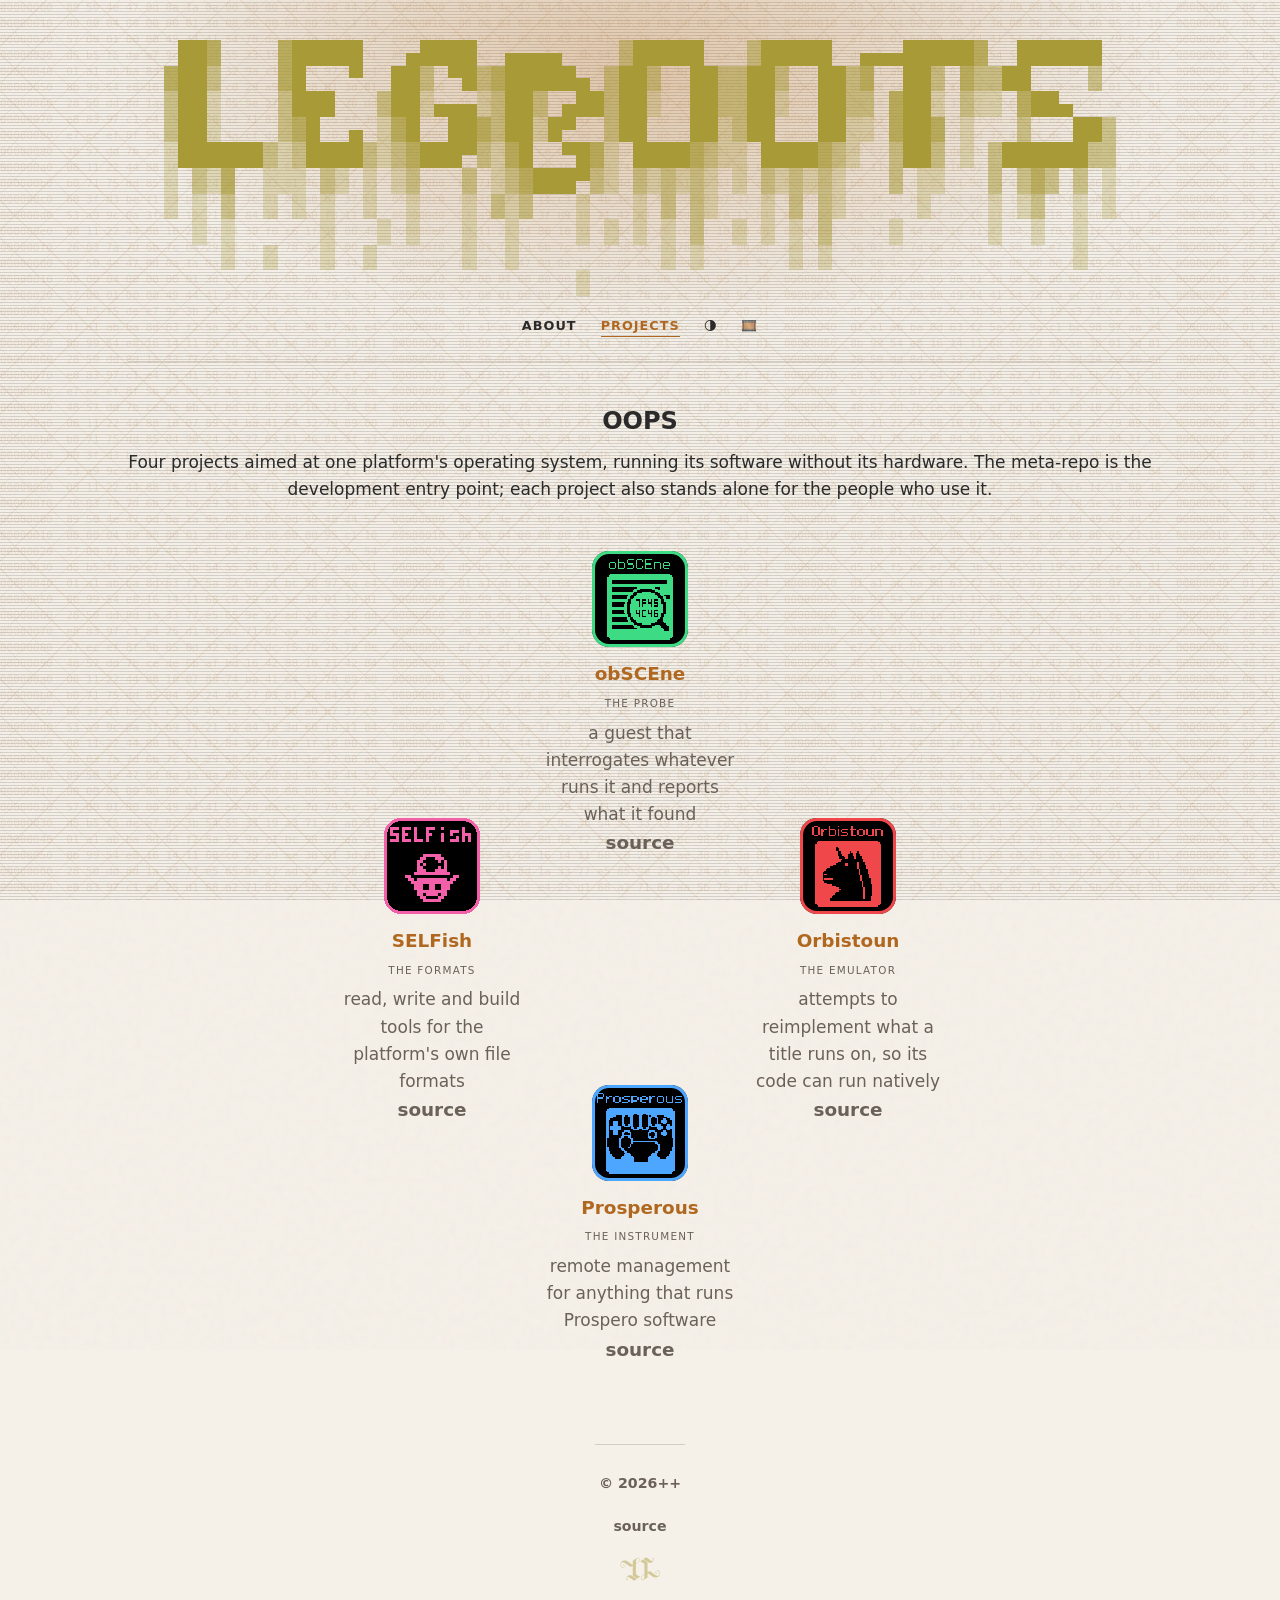
==== commit d72a8249: "Lay the OOPS projects out in a DualShock formation - Diamond layout scoped to the OOPS list, additiv" ====
--- a/src/projects.html
+++ b/src/projects.html
@@ -6,6 +6,7 @@
     <title>Projects | legboots</title>
     <meta name="description" content="Projects by legboots, including OOPS: Orbistoun, obSCEne, Prosperous and SELFish.">
     <meta name="color-scheme" content="dark light">
+    <link rel="icon" href="assets/favicon.svg" type="image/svg+xml">
     <link rel="stylesheet" href="style.css">
     <link rel="stylesheet" href="effects.css">
 </head>
@@ -42,28 +43,32 @@
                     "tag": "the probe",
                     "blurb": "a guest that interrogates whatever runs it and reports what it found",
                     "icon": "assets/projects/obscene.svg",
-                    "projectUrl": "https://github.com/project-oops/obSCEne"
+                    "projectUrl": "https://github.com/project-oops/obSCEne",
+                    "websiteUrl": "https://project-oops.github.io/obSCEne/"
                 },
                 {
                     "name": "Orbistoun",
                     "tag": "the emulator",
                     "blurb": "attempts to reimplement what a title runs on, so its code can run natively",
                     "icon": "assets/projects/orbistoun.svg",
-                    "projectUrl": "https://github.com/project-oops/Orbistoun"
+                    "projectUrl": "https://github.com/project-oops/Orbistoun",
+                    "websiteUrl": "https://project-oops.github.io/Orbistoun/"
                 },
                 {
                     "name": "Prosperous",
                     "tag": "the instrument",
                     "blurb": "remote management for anything that runs Prospero software",
                     "icon": "assets/projects/prosperous.svg",
-                    "projectUrl": "https://github.com/project-oops/Prosperous"
+                    "projectUrl": "https://github.com/project-oops/Prosperous",
+                    "websiteUrl": "https://project-oops.github.io/Prosperous/"
                 },
                 {
                     "name": "SELFish",
                     "tag": "the formats",
                     "blurb": "read, write and build tools for the platform's own file formats",
                     "icon": "assets/projects/selfish.svg",
-                    "projectUrl": "https://github.com/project-oops/SELFish"
+                    "projectUrl": "https://github.com/project-oops/SELFish",
+                    "websiteUrl": "https://project-oops.github.io/SELFish/"
                 }
             ]
         }
--- a/src/style.css
+++ b/src/style.css
@@ -224,6 +224,10 @@
     font-size: 1.15rem;
 }
 
+main li strong {
+    color: var(--accent);
+}
+
 main li img {
     width: 6rem;
     height: auto;
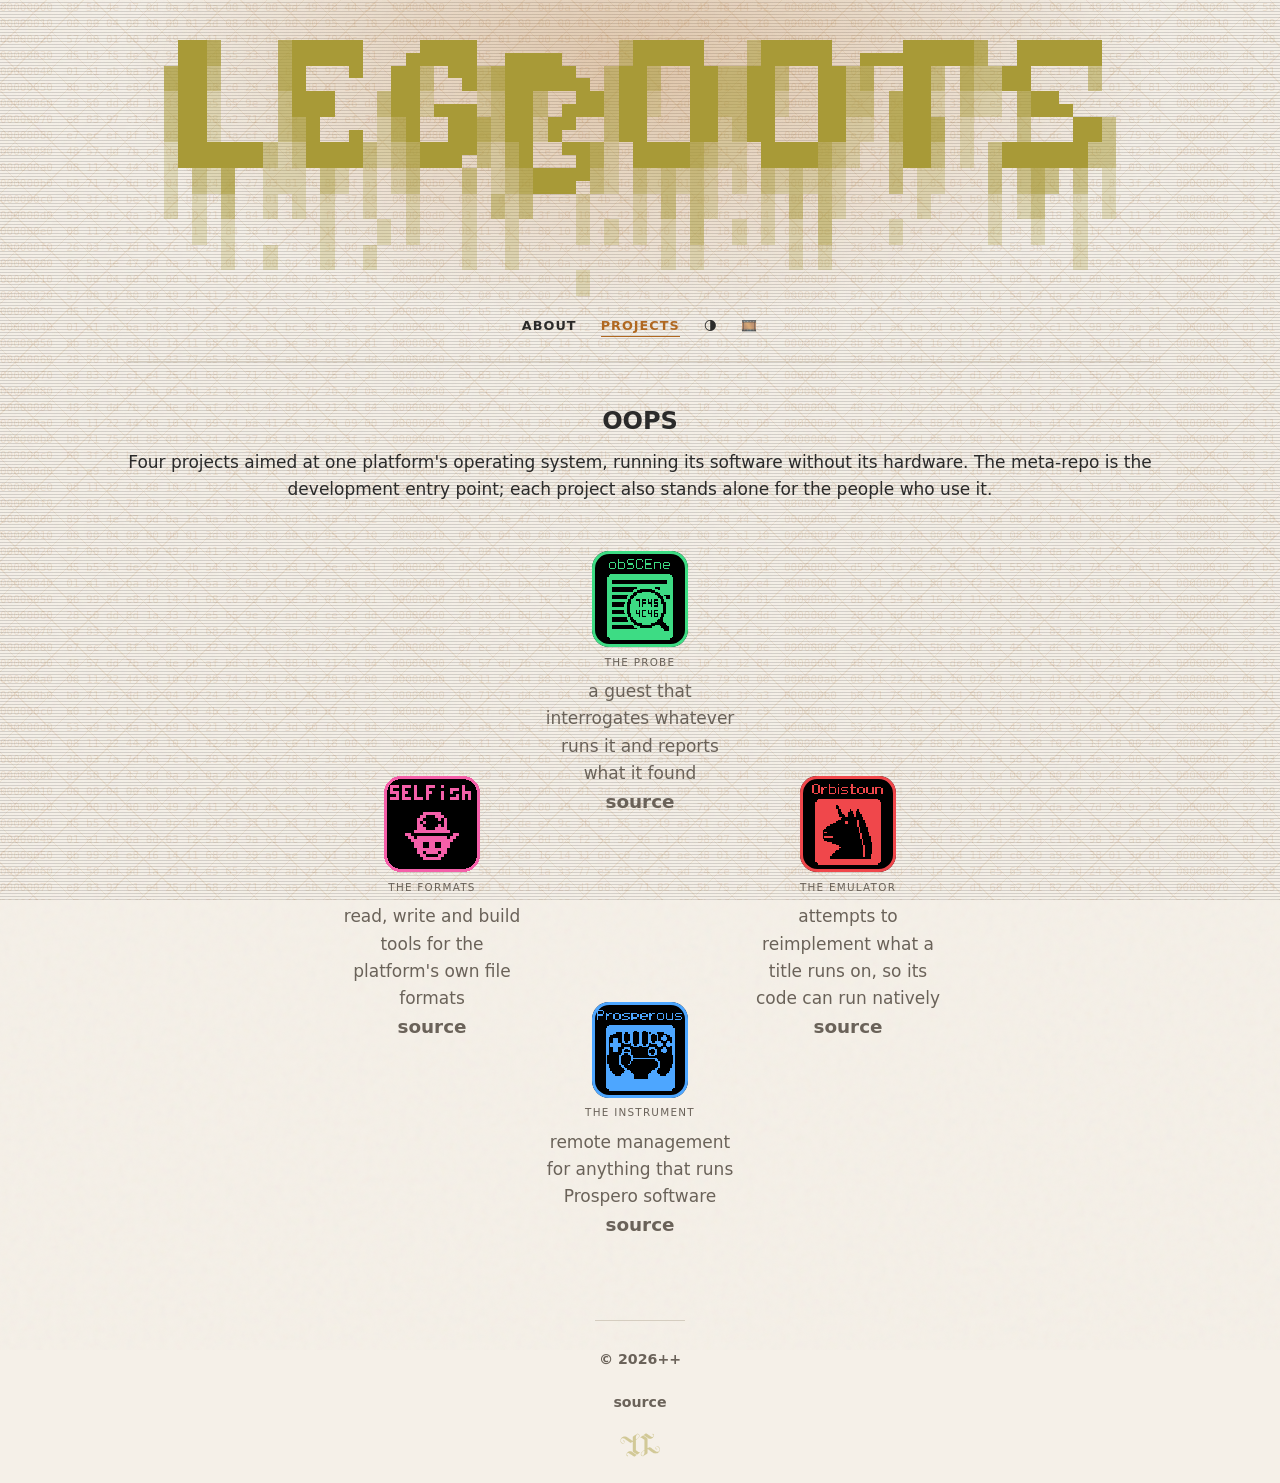
==== commit bf6f2928: "Add OpenGraph, Twitter card and canonical tags Both pages now advertise title, description, canonica" ====
--- a/src/projects.html
+++ b/src/projects.html
@@ -6,6 +6,14 @@
     <title>Projects | legboots</title>
     <meta name="description" content="Projects by legboots, including OOPS: Orbistoun, obSCEne, Prosperous and SELFish.">
     <meta name="color-scheme" content="dark light">
+    <link rel="canonical" href="https://legboots.xyz/projects.html">
+    <meta property="og:site_name" content="legboots">
+    <meta property="og:title" content="Projects | legboots">
+    <meta property="og:description" content="Projects by legboots, including OOPS: Orbistoun, obSCEne, Prosperous and SELFish.">
+    <meta property="og:type" content="website">
+    <meta property="og:url" content="https://legboots.xyz/projects.html">
+    <meta property="og:image" content="https://legboots.xyz/assets/legboots.png">
+    <meta name="twitter:card" content="summary_large_image">
     <link rel="icon" href="assets/favicon.svg" type="image/svg+xml">
     <link rel="stylesheet" href="style.css">
     <link rel="stylesheet" href="effects.css">
--- a/src/style.css
+++ b/src/style.css
@@ -224,10 +224,6 @@
     font-size: 1.15rem;
 }
 
-main li strong {
-    color: var(--accent);
-}
-
 main li img {
     width: 6rem;
     height: auto;
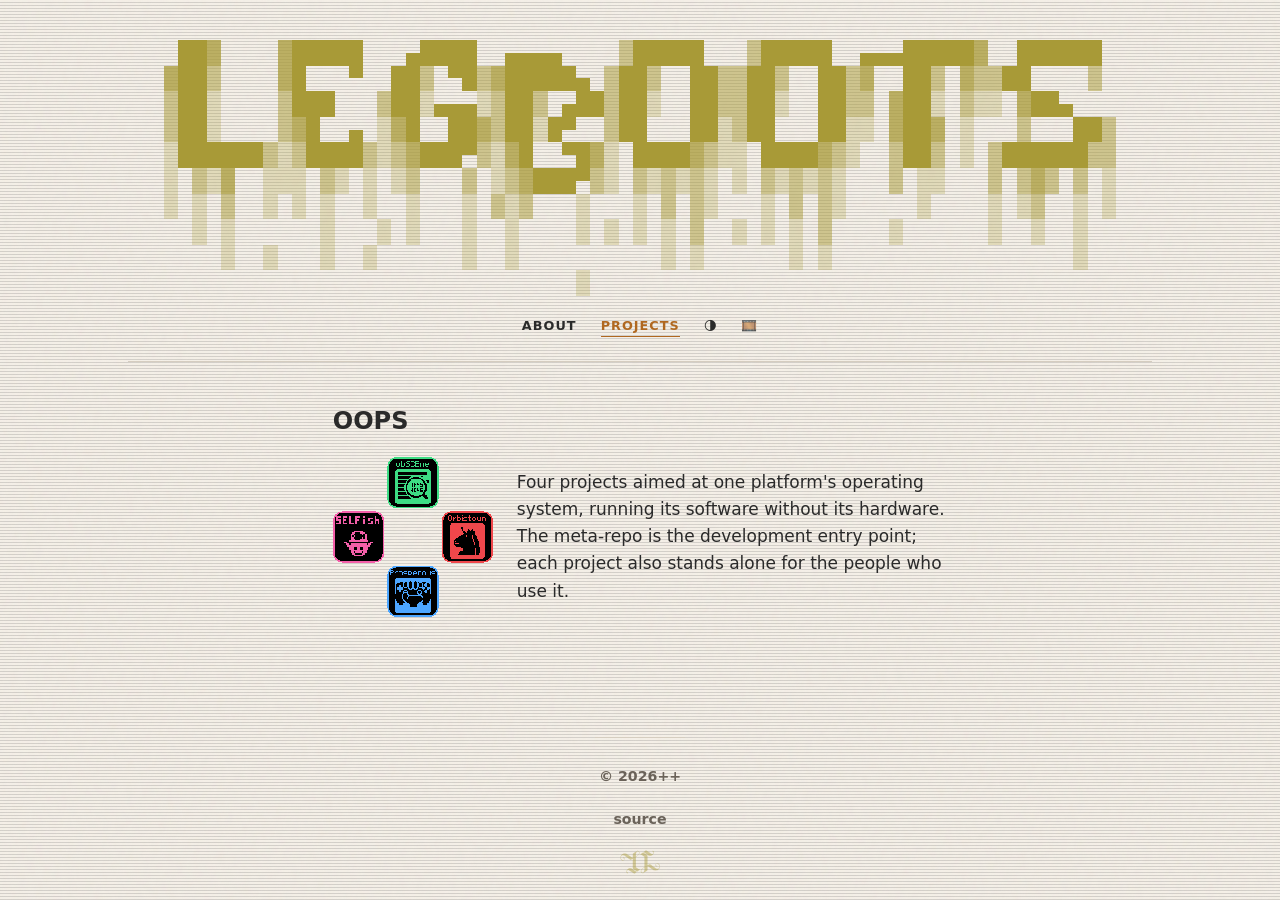
==== commit c399a336: "Reduce the projects page to a single OOPS entry The OOPS logo is itself the four-button diamond, so " ====
--- a/src/projects.html
+++ b/src/projects.html
@@ -34,53 +34,14 @@
 
     <main>
         <article>
-            <h2><a href="https://github.com/project-oops/OOPS" rel="noopener" target="_blank">OOPS</a></h2>
+            <h2><a href="https://project-oops.github.io/OOPS/" rel="noopener" target="_blank">OOPS</a></h2>
+            <a href="https://project-oops.github.io/OOPS/" rel="noopener" target="_blank"><img src="assets/oops.svg" alt="OOPS" width="1000" height="1000"></a>
             <p>
                 Four projects aimed at one platform's operating system, running its
                 software without its hardware. The meta-repo is the development entry
                 point; each project also stands alone for the people who use it.
             </p>
-            <ul class="dualshock"></ul>
         </article>
-
-        <script type="application/json">
-        {
-            "items": [
-                {
-                    "name": "obSCEne",
-                    "tag": "the probe",
-                    "blurb": "a guest that interrogates whatever runs it and reports what it found",
-                    "icon": "assets/projects/obscene.svg",
-                    "projectUrl": "https://github.com/project-oops/obSCEne",
-                    "websiteUrl": "https://project-oops.github.io/obSCEne/"
-                },
-                {
-                    "name": "Orbistoun",
-                    "tag": "the emulator",
-                    "blurb": "attempts to reimplement what a title runs on, so its code can run natively",
-                    "icon": "assets/projects/orbistoun.svg",
-                    "projectUrl": "https://github.com/project-oops/Orbistoun",
-                    "websiteUrl": "https://project-oops.github.io/Orbistoun/"
-                },
-                {
-                    "name": "Prosperous",
-                    "tag": "the instrument",
-                    "blurb": "remote management for anything that runs Prospero software",
-                    "icon": "assets/projects/prosperous.svg",
-                    "projectUrl": "https://github.com/project-oops/Prosperous",
-                    "websiteUrl": "https://project-oops.github.io/Prosperous/"
-                },
-                {
-                    "name": "SELFish",
-                    "tag": "the formats",
-                    "blurb": "read, write and build tools for the platform's own file formats",
-                    "icon": "assets/projects/selfish.svg",
-                    "projectUrl": "https://github.com/project-oops/SELFish",
-                    "websiteUrl": "https://project-oops.github.io/SELFish/"
-                }
-            ]
-        }
-        </script>
     </main>
 
     <footer>
@@ -90,7 +51,6 @@
     </footer>
 
     <script src="script.js"></script>
-    <script src="projects.js"></script>
     <script src="effects.js"></script>
 </body>
 </html>
--- a/src/style.css
+++ b/src/style.css
@@ -147,108 +147,38 @@
     font-size: 1.5rem;
 }
 
+main article {
+    max-width: 60%;
+    margin: 0 auto;
+    display: grid;
+    grid-template-columns: auto 1fr;
+    align-items: center;
+    gap: .5rem 1.5rem;
+    text-align: left;
+}
+
+main article h2 {
+    grid-column: 1 / -1;
+}
+
+main article > a {
+    border-bottom: 0;
+}
+
+main article img {
+    display: block;
+    width: min(10rem, 30vw);
+    height: auto;
+}
+
+main article p {
+    margin: 0;
+}
+
 p {
     margin: 0 0 1rem;
 }
 
-
-main ul {
-    display: flex;
-    flex-wrap: wrap;
-    justify-content: center;
-    gap: 2.5rem 2rem;
-    margin: 3rem 0 0;
-    padding: 0;
-    list-style: none;
-}
-
-main li {
-    flex: 0 1 13rem;
-}
-
-ul.dualshock {
-    flex-direction: column;
-    align-items: center;
-}
-
-ul.dualshock li {
-    flex: none;
-    width: 13rem;
-}
-
-@media (min-width: 48rem) {
-    ul.dualshock {
-        display: grid;
-        grid-template-areas:
-            ". top ."
-            "left . right"
-            ". bottom .";
-        grid-template-columns: repeat(3, max-content);
-        justify-content: center;
-        gap: 1rem;
-    }
-
-    ul.dualshock li {
-        width: 12rem;
-    }
-
-    ul.dualshock li:nth-child(1) {
-        grid-area: top;
-    }
-
-    ul.dualshock li:nth-child(2),
-    ul.dualshock li:nth-child(3),
-    ul.dualshock li:nth-child(4) {
-        margin-top: -3.5rem;
-    }
-
-    ul.dualshock li:nth-child(2) {
-        grid-area: right;
-    }
-
-    ul.dualshock li:nth-child(3) {
-        grid-area: bottom;
-    }
-
-    ul.dualshock li:nth-child(4) {
-        grid-area: left;
-    }
-}
-
-main li a {
-    display: flex;
-    flex-direction: column;
-    align-items: center;
-    gap: .75rem;
-    border-bottom: 0;
-    font-size: 1.15rem;
-}
-
-main li img {
-    width: 6rem;
-    height: auto;
-    border-radius: 14px;
-    transition: transform .3s;
-}
-
-main li a:hover img,
-main li a:focus-visible img {
-    transform: translateY(-3px);
-}
-
-main li small {
-    display: block;
-    margin-top: .4rem;
-    text-transform: uppercase;
-    letter-spacing: .12em;
-    font-size: .65rem;
-    color: var(--muted);
-}
-
-main li p {
-    margin: .5rem 0 0;
-    color: var(--muted);
-}
 
 footer {
     display: flex;
